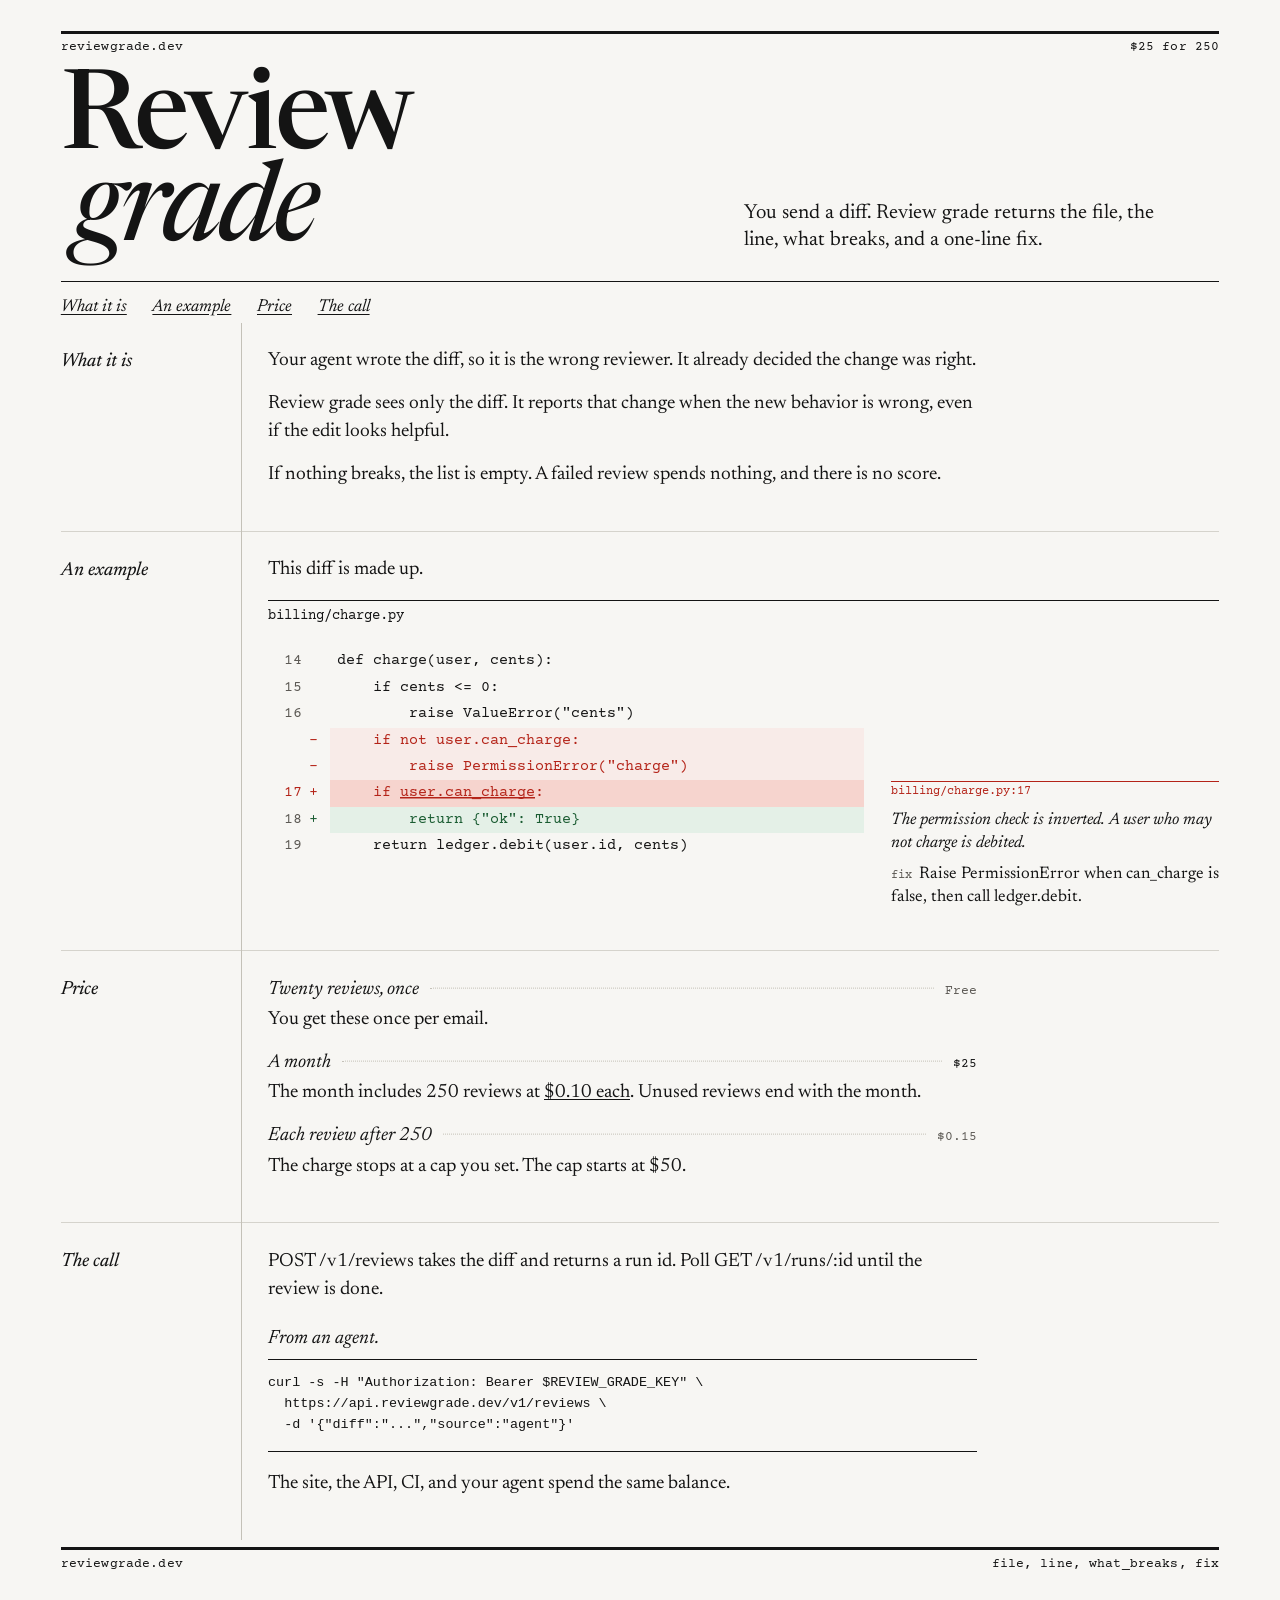
==== site/index.html @ d18d2d0d "feat(site): put the month rate on its row The price section no longer opens with a sentence that nam" ====
<!DOCTYPE html>
<html lang="en">
<head>
  <meta charset="utf-8">
  <meta name="viewport" content="width=device-width, initial-scale=1">
  <title>Review grade</title>
  <meta name="description" content="You send a diff. Review grade returns the file, the line, what breaks, and a one-line fix.">
  <link rel="icon" href="data:image/svg+xml,%3Csvg xmlns='http://www.w3.org/2000/svg' viewBox='0 0 32 32'%3E%3Crect fill='%23f7f6f3' width='32' height='32'/%3E%3Cpath d='M5 23h22' stroke='%23b42318' stroke-width='2'/%3E%3C/svg%3E">
  <link rel="icon" href="data:image/svg+xml,%3Csvg xmlns='http://www.w3.org/2000/svg' viewBox='0 0 32 32'%3E%3Crect fill='%23171614' width='32' height='32'/%3E%3Cpath d='M5 23h22' stroke='%23ee7a6c' stroke-width='2'/%3E%3C/svg%3E" media="(prefers-color-scheme: dark)">
  <link rel="preconnect" href="https://fonts.googleapis.com">
  <link rel="preconnect" href="https://fonts.gstatic.com" crossorigin>
  <link href="https://fonts.googleapis.com/css2?family=Courier+Prime:ital,wght@0,400;0,700;1,400&family=Newsreader:ital,opsz,wght@0,6..72,400;0,6..72,500;0,6..72,600;1,6..72,400;1,6..72,500&display=swap" rel="stylesheet">
  <link rel="stylesheet" href="tokens.css">
  <link rel="stylesheet" href="review.css">
</head>
<body class="home">
  <a class="skip" href="#what">Skip to the product</a>
  <div class="page">
    <header>
      <div class="running">
        <span>reviewgrade.dev</span>
        <span>$25 for 250</span>
      </div>
      <div class="hero">
        <h1>Review <span class="grade">grade</span></h1>
        <p class="dek">You send a diff. Review grade returns the file, the line, what breaks, and a one&#8209;line fix.</p>
      </div>
      <nav aria-label="Contents">
        <a href="#what">What it is</a>
        <a href="#example">An example</a>
        <a href="#price">Price</a>
        <a href="#call">The call</a>
      </nav>
    </header>

    <div class="body">
      <section class="section" id="what">
        <h2 class="mark">What it is</h2>
        <div class="copy">
          <p>Your agent wrote the diff, so it is the wrong reviewer. It already decided the change was right.</p>
          <p>Review grade sees only the diff. It reports that change when the new behavior is wrong, even if the edit looks helpful.</p>
          <p>If nothing breaks, the list is empty. A failed review spends nothing, and there is no score.</p>
        </div>
      </section>

      <section class="section" id="example">
        <h2 class="mark">An example</h2>
        <div class="copy wide">
          <p>This diff is made up.</p>
          <p class="file">billing/charge.py</p>
          <div class="hunk">
            <div class="code" role="group" aria-label="Example diff">
              <div class="row">
                <span class="ln">14</span>
                <span class="sg"></span>
                <span class="src">def charge(user, cents):</span>
              </div>
              <div class="row">
                <span class="ln">15</span>
                <span class="sg"></span>
                <span class="src">    if cents &lt;= 0:</span>
              </div>
              <div class="row">
                <span class="ln">16</span>
                <span class="sg"></span>
                <span class="src">        raise ValueError("cents")</span>
              </div>
              <div class="row">
                <span class="ln"></span>
                <span class="sg del">-</span>
                <span class="src del">    if not user.can_charge:</span>
              </div>
              <div class="row">
                <span class="ln"></span>
                <span class="sg del">-</span>
                <span class="src del">        raise PermissionError("charge")</span>
              </div>
              <div class="row bad">
                <span class="ln hot">17</span>
                <span class="sg bad">+</span>
                <span class="src bad">    if <span class="markbad">user.can_charge</span>:</span>
              </div>
              <div class="row">
                <span class="ln">18</span>
                <span class="sg add">+</span>
                <span class="src add">        return {"ok": True}</span>
              </div>
              <div class="row">
                <span class="ln">19</span>
                <span class="sg"></span>
                <span class="src">    return ledger.debit(user.id, cents)</span>
              </div>
            </div>
            <aside class="note">
              <p class="where">billing/charge.py:17</p>
              <p class="break">The permission check is inverted. A user who may not charge is debited.</p>
              <p><span class="tag">fix</span>Raise PermissionError when can_charge is false, then call ledger.debit.</p>
            </aside>
          </div>

        </div>
      </section>

      <section class="section" id="price">
        <h2 class="mark">Price</h2>
        <div class="copy">
          <div class="offer">
            <span class="name">Twenty reviews, once</span>
            <span class="leaders" aria-hidden="true"></span>
            <span class="price">Free</span>
          </div>
          <p class="detail">You get these once per email.</p>

          <div class="offer month">
            <span class="name">A month</span>
            <span class="leaders" aria-hidden="true"></span>
            <span class="price">$25</span>
          </div>
          <p class="detail">The month includes 250 reviews at <span class="rate">$0.10 each</span>. Unused reviews end with the month.</p>

          <div class="offer">
            <span class="name">Each review after 250</span>
            <span class="leaders" aria-hidden="true"></span>
            <span class="price">$0.15</span>
          </div>
          <p class="detail">The charge stops at a cap you set. The cap starts at $50.</p>
        </div>
      </section>

      <section class="section" id="call">
        <h2 class="mark">The call</h2>
        <div class="copy">
          <p>POST /v1/reviews takes the diff and returns a run id. Poll GET /v1/runs/:id until the review is done.</p>
          <figure class="fig">
            <figcaption class="figcap">From an agent.</figcaption>
            <pre><code>curl -s -H "Authorization: Bearer $REVIEW_GRADE_KEY" \
  https://api.reviewgrade.dev/v1/reviews \
  -d '{"diff":"...","source":"agent"}'</code></pre>
          </figure>
          <p>The site, the API, CI, and your agent spend the same balance.</p>
        </div>
      </section>
    </div>

    <footer>
      <span>reviewgrade.dev</span>
      <span>file, line, what_breaks, fix</span>
    </footer>
  </div>
</body>
</html>
---- site/tokens.css ----
/* Review grade. Paper, ink, and one red mark. Each color is the day value, then the night value. */

:root {
  color-scheme: light dark;

  --paper: light-dark(#f7f6f3, #171614);
  --ink: light-dark(#141414, #f4f1ea);
  --muted: light-dark(#5c5954, #a39e96);
  --rule: light-dark(#d5d3cc, #322f2c);
  --spine: light-dark(#c4c1b8, #3f3c38);
  --red: light-dark(#b42318, #ee7a6c);
  --green: light-dark(#1a5c32, #74b892);
  --wash-add: light-dark(#e4f0e7, #1a2620);
  --wash-del: light-dark(#f8ebe8, #241e1c);
  --wash-bad: light-dark(#f6d4ce, #3a2c28);
  --wash-note: light-dark(#f8ece8, #261f1c);
  --wash-hot: light-dark(#f0c2ba, #46312d);
  --selection: light-dark(#f3cfc8, #3f2e2a);

  --serif: "Newsreader", "Iowan Old Style", Palatino, Georgia, serif;
  --mono: "Courier Prime", "Courier New", Courier, monospace;

  --text: 1.2rem;
  --text-dek: 1.28rem;
  --text-note: 1.05rem;
  --text-code: 0.92rem;
  --text-figure: 0.84rem;
  --text-meta: 0.82rem;
  --text-tag: 0.78rem;

  --page: 78rem;
  --measure: 46rem;
  --gutter: 11.25rem;
  --row: 1.65rem;
}
---- site/review.css ----
/* Components. The homepage and the specimen page both use this file. */

* { box-sizing: border-box; }

html { scroll-behavior: smooth; }

body {
  margin: 0;
  background: var(--paper);
  color: var(--ink);
  font-family: var(--serif);
  font-size: var(--text);
  line-height: 1.45;
  font-optical-sizing: auto;
  text-wrap: pretty;
}

::selection {
  background: var(--selection);
  color: var(--ink);
}

:focus-visible {
  outline: 2px solid var(--red);
  outline-offset: 3px;
}

.skip {
  position: absolute;
  left: 1rem;
  top: -4rem;
  background: var(--ink);
  color: var(--paper);
  padding: 0.4rem 0.7rem;
}

.skip:focus { top: 1rem; }

.page {
  max-width: var(--page);
  margin: 0 auto;
  padding: 1.75rem clamp(1.15rem, 3.5vw, 3rem) 4.5rem;
}

.running,
footer {
  display: flex;
  justify-content: space-between;
  gap: 1rem;
  font-family: var(--mono);
  font-size: var(--text-meta);
  letter-spacing: 0.01em;
}

.running {
  border-top: 3px solid var(--ink);
  padding-top: 0.45rem;
}

.running.in-copy { margin: 1.35rem 0 0.85rem; }

footer {
  border-top: 3px solid var(--ink);
  margin-top: 0.25rem;
  padding-top: 0.55rem;
}

.hero {
  display: grid;
  grid-template-columns: minmax(0, 1.15fr) minmax(16rem, 0.85fr);
  gap: 2rem 2.5rem;
  align-items: end;
  padding: 1.15rem 0 1.35rem;
  border-bottom: 1px solid var(--ink);
}

h1 {
  margin: 0;
  font-weight: 500;
  font-size: clamp(4.6rem, 8.6vw, 7.4rem);
  line-height: 0.84;
  letter-spacing: -0.03em;
}

h1 .grade {
  display: block;
  font-style: italic;
  font-weight: 450;
  padding-left: 0.12em;
}

h1.quiet {
  font-size: clamp(3.4rem, 6.2vw, 5.2rem);
}

.dek {
  margin: 0 0 0.35rem;
  font-size: var(--text-dek);
  line-height: 1.35;
  max-width: 28rem;
}

nav {
  display: flex;
  flex-wrap: wrap;
  gap: 0.35rem 1.6rem;
  padding: 0.75rem 0 0.15rem;
}

nav a {
  color: var(--ink);
  font-style: italic;
  font-size: 1.08rem;
  text-underline-offset: 0.18em;
}

nav a:hover { color: var(--red); }

a { color: inherit; }

.body { position: relative; }

.body::before {
  content: "";
  position: absolute;
  left: var(--gutter);
  top: 0;
  bottom: 0;
  width: 1px;
  background: var(--spine);
}

.section {
  display: grid;
  grid-template-columns: var(--gutter) minmax(0, 1fr);
  border-top: 1px solid var(--rule);
}

.section:first-child { border-top: 0; }

.mark {
  margin: 0;
  padding: 1.7rem 1.35rem 1rem 0;
  font-style: italic;
  font-weight: 450;
  font-size: var(--text);
  line-height: 1.25;
  position: sticky;
  top: 1rem;
  align-self: start;
}

.copy {
  padding: 1.55rem 0 2.6rem 1.7rem;
  max-width: var(--measure);
}

.copy p { margin: 0 0 0.95rem; }

.copy p:last-child { margin-bottom: 0; }

.wide { max-width: none; }

.file {
  margin: 0.35rem 0 0;
  padding: 0.4rem 0;
  border-top: 1px solid var(--ink);
  font-family: var(--mono);
  font-size: 0.86rem;
}

.hunk {
  display: grid;
  grid-template-columns: minmax(0, 1fr) minmax(15.5rem, 20.5rem);
  column-gap: 1.7rem;
  align-items: start;
}

.code {
  overflow-x: auto;
  font-family: var(--mono);
  font-size: var(--text-code);
  line-height: var(--row);
}

.row {
  display: grid;
  grid-template-columns: 2.15rem 0.9rem minmax(0, 1fr);
  column-gap: 0.4rem;
  height: var(--row);
}

.ln {
  text-align: right;
  color: var(--muted);
  font-variant-numeric: tabular-nums;
}

.ln.hot { color: var(--red); }

.sg { color: var(--muted); }

.src {
  white-space: pre;
  padding: 0 0.45rem;
}

.src.del {
  background: var(--wash-del);
  color: var(--red);
}

.src.add {
  background: var(--wash-add);
  color: var(--green);
}

.src.bad {
  background: var(--wash-bad);
  color: var(--red);
}

.sg.del,
.sg.bad { color: var(--red); }

.sg.add { color: var(--green); }

.markbad {
  text-decoration: underline;
  text-decoration-color: var(--red);
  text-decoration-thickness: 1.5px;
  text-underline-offset: 0.18em;
}

.note {
  margin-top: calc(var(--row) * 5);
  padding-top: 0.12rem;
  border-top: 1px solid var(--red);
  font-family: var(--serif);
  font-size: var(--text-note);
  line-height: 1.35;
}

.note.flush { margin-top: 0; }

.hunk:has(.row.bad:hover) .note,
.note:hover { background: var(--wash-note); }

.row.bad:hover .src { background: var(--wash-hot); }

.where {
  margin: 0 0 0.4rem;
  font-family: var(--mono);
  font-size: var(--text-tag);
  color: var(--red);
}

.note p { margin: 0 0 0.55rem; }

.note .break { font-style: italic; }

.tag {
  font-family: var(--mono);
  font-style: normal;
  font-size: var(--text-tag);
  margin-right: 0.4rem;
  color: var(--muted);
}

.fig { margin: 1.35rem 0 0; }

.fig + p { margin-top: 1.15rem; }

.figcap {
  margin: 0 0 0.35rem;
  font-style: italic;
}

pre {
  margin: 0;
  padding: 0.85rem 0 0.95rem;
  border-top: 1px solid var(--ink);
  border-bottom: 1px solid var(--ink);
  background: transparent;
  font-family: var(--mono);
  font-size: var(--text-figure);
  line-height: 1.55;
  overflow-x: auto;
  white-space: pre-wrap;
  overflow-wrap: break-word;
  max-width: 100%;
}

.offer {
  display: flex;
  align-items: baseline;
  gap: 0.7rem;
  margin: 0 0 0.15rem;
}

.offer .name { font-style: italic; }

.leaders {
  flex: 1;
  border-bottom: 1px dotted var(--spine);
  transform: translateY(-0.28em);
}

.offer .price {
  font-family: var(--mono);
  font-size: var(--text-figure);
  color: var(--muted);
  white-space: nowrap;
}

.detail {
  margin: 0 0 1.15rem;
  color: var(--ink);
}

.home .offer.month .price {
  color: var(--ink);
}

.home #price .rate {
  white-space: nowrap;
  background-image: linear-gradient(var(--ink), var(--ink));
  background-repeat: no-repeat;
  background-position: left calc(100% - 0.12em);
  background-size: 100% 1px;
}

.swatches {
  display: grid;
  grid-template-columns: repeat(auto-fill, minmax(7.5rem, 1fr));
  gap: 1.1rem 1.25rem;
  margin: 0;
  padding: 0;
  list-style: none;
}

.swatches li { margin: 0; }

.chip {
  display: block;
  height: 3.2rem;
  border: 1px solid var(--rule);
  margin-bottom: 0.4rem;
}

.swatches .name {
  display: block;
  font-family: var(--mono);
  font-size: var(--text-tag);
  color: var(--muted);
}

.swatches .role {
  display: block;
  font-style: italic;
  font-size: 1.02rem;
  line-height: 1.3;
}

.sample-serif { margin: 0 0 0.85rem; }

.sample-mono {
  margin: 0 0 0.35rem;
  font-family: var(--mono);
  font-size: var(--text-figure);
  white-space: pre;
}

.copy p.sample-mono { margin: 0; line-height: 1.55; }

.copy p.sample-mono + p:not(.sample-mono) { margin-top: 0.95rem; }

.rules { margin: 0; }

.rules div { margin: 0 0 1rem; }

.rules p {
  margin: 0.35rem 0 0;
  font-style: italic;
}

.rule-mast { border-top: 3px solid var(--ink); }

.rule-ink { border-top: 1px solid var(--ink); }

.rule-section { border-top: 1px solid var(--rule); }

.rule-dot { border-top: 1px dotted var(--spine); }

.running a { text-decoration: none; }

.running a:hover { color: var(--red); }

.sample-mono.is-muted { color: var(--muted); }

@media (max-width: 980px) {
  .hunk { grid-template-columns: minmax(0, 1fr); }
  .note { margin-top: 0.9rem; }
  .note.flush { margin-top: 0.9rem; }
  .body::before { display: none; }
  .section { grid-template-columns: minmax(0, 1fr); }
  .mark {
    position: static;
    padding: 1.15rem 0 0;
  }
  .copy {
    padding: 0.45rem 0 1.8rem;
    min-width: 0;
  }
  .hunk,
  .code,
  pre { min-width: 0; }
}

@media (max-width: 760px) {
  h1 { font-size: 4.15rem; }
  .hero { grid-template-columns: 1fr; gap: 0.9rem; align-items: start; }
  .dek { margin: 0; }
  .running { flex-wrap: wrap; }
  footer { flex-direction: column; align-items: flex-start; gap: 0.3rem; }
  .hunk { --row: 1.4rem; }
  .code { font-size: 0.78rem; }
  .row { grid-template-columns: 1.7rem 0.75rem minmax(0, 1fr); }
}

@media (prefers-reduced-motion: no-preference) {
  .home .running {
    border-top-color: transparent;
    background-image: linear-gradient(var(--ink), var(--ink));
    background-repeat: no-repeat;
    background-position: top left;
    background-size: 0 3px;
    animation: draw-mast 680ms linear forwards;
  }

  .home .hero {
    border-bottom-color: transparent;
    background-image: linear-gradient(var(--ink), var(--ink));
    background-repeat: no-repeat;
    background-position: bottom left;
    background-size: 0 1px;
    animation: draw-rule 560ms linear 140ms forwards;
  }

  .home .body::before {
    transform-origin: top center;
    animation: draw-spine 1000ms linear 80ms forwards;
  }

  @supports (animation-timeline: view()) {
    .home .markbad {
      text-decoration: none;
      background-image: linear-gradient(var(--red), var(--red));
      background-repeat: no-repeat;
      background-position: left calc(100% - 0.18em);
      background-size: 100% 1.5px;
      animation-name: draw-mark;
      animation-duration: auto;
      animation-timing-function: linear;
      animation-fill-mode: both;
      animation-timeline: view();
      animation-range: entry 0% cover 30%;
    }

    .home .note {
      border-top-color: transparent;
      background-image: linear-gradient(var(--red), var(--red));
      background-repeat: no-repeat;
      background-position: top left;
      background-size: 100% 1px;
      animation-name: draw-note;
      animation-duration: auto;
      animation-timing-function: linear;
      animation-fill-mode: both;
      animation-timeline: view();
      animation-range: entry 0% entry 36px;
    }

    .home .offer {
      view-timeline-name: --offer;
    }

    .home .leaders {
      animation-name: draw-leaders;
      animation-duration: auto;
      animation-timing-function: linear;
      animation-fill-mode: both;
      animation-timeline: --offer;
      animation-range: entry 0% entry 100%;
    }

    .home #price .rate {
      animation-name: draw-rate;
      animation-duration: auto;
      animation-timing-function: linear;
      animation-fill-mode: both;
      animation-timeline: view();
      animation-range: contain 0% contain 60%;
    }

    .home footer {
      border-top-color: transparent;
      background-image: linear-gradient(var(--ink), var(--ink));
      background-repeat: no-repeat;
      background-position: top left;
      background-size: 100% 3px;
      animation-name: draw-mast;
      animation-duration: auto;
      animation-timing-function: linear;
      animation-fill-mode: both;
      animation-timeline: view();
      animation-range: entry 0% entry 100%;
    }
  }
}

@keyframes draw-mast {
  from { background-size: 0 3px; }
  to { background-size: 100% 3px; }
}
@keyframes draw-rule { to { background-size: 100% 1px; } }
@keyframes draw-spine { from { transform: scaleY(0); } to { transform: scaleY(1); } }
@keyframes draw-mark { from { background-size: 0 1.5px; } to { background-size: 100% 1.5px; } }
@keyframes draw-note { from { background-size: 0 1px; } to { background-size: 100% 1px; } }
@keyframes draw-leaders { from { clip-path: inset(0 100% 0 0); } to { clip-path: inset(0 0 0 0); } }
@keyframes draw-rate {
  from { background-size: 0 1px; }
  to { background-size: 100% 1px; }
}

@media (prefers-reduced-motion: reduce) {
  html { scroll-behavior: auto; }
  .home .running,
  .home .hero,
  .home .body::before,
  .home .markbad,
  .home .note,
  .home .leaders,
  .home #price .rate,
  .home footer {
    animation: none;
  }
}
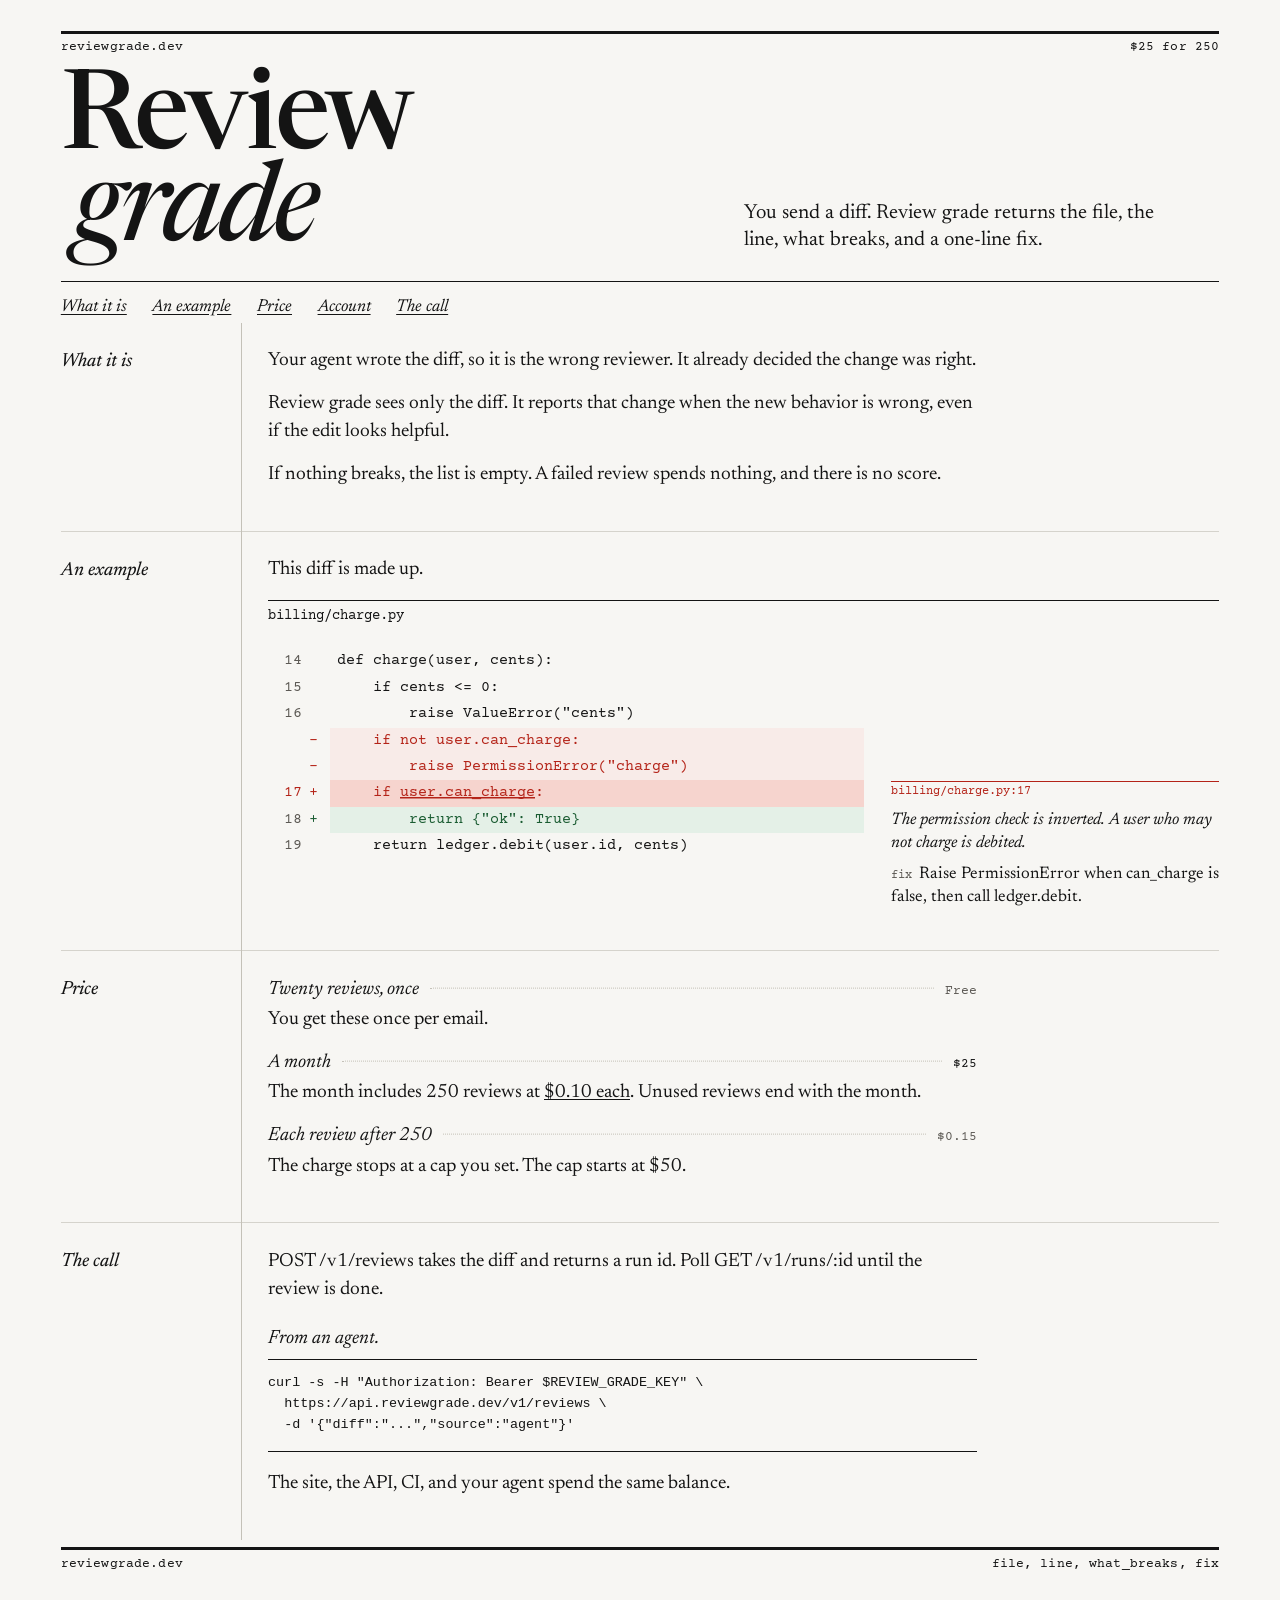
==== commit 8f849b23: "feat(site): add the account page The account page shows credits left, the month, and the cap. The re" ====
--- a/site/index.html
+++ b/site/index.html
@@ -29,6 +29,7 @@
         <a href="#what">What it is</a>
         <a href="#example">An example</a>
         <a href="#price">Price</a>
+        <a href="account.html">Account</a>
         <a href="#call">The call</a>
       </nav>
     </header>
--- a/site/review.css
+++ b/site/review.css
@@ -318,7 +318,49 @@
   color: var(--ink);
 }
 
-.home .offer.month .price {
+.field {
+  display: flex;
+  flex-wrap: wrap;
+  align-items: baseline;
+  gap: 0.35rem 0.8rem;
+  margin: 1.15rem 0 0.35rem;
+}
+
+.field label {
+  font-style: italic;
+}
+
+.field input {
+  flex: 1 1 8rem;
+  min-width: 0;
+  margin: 0;
+  padding: 0.15rem 0;
+  border: 0;
+  border-bottom: 1px solid var(--ink);
+  border-radius: 0;
+  background: transparent;
+  color: var(--ink);
+  font-family: var(--mono);
+  font-size: var(--text-figure);
+}
+
+.act {
+  margin: 0;
+  padding: 0;
+  border: 0;
+  background: none;
+  color: var(--ink);
+  font-family: var(--serif);
+  font-style: italic;
+  font-size: 1.08rem;
+  cursor: pointer;
+}
+
+.act:hover { color: var(--red); }
+
+.secret { margin-top: 1.15rem; }
+
+.offer.month .price {
   color: var(--ink);
 }
 
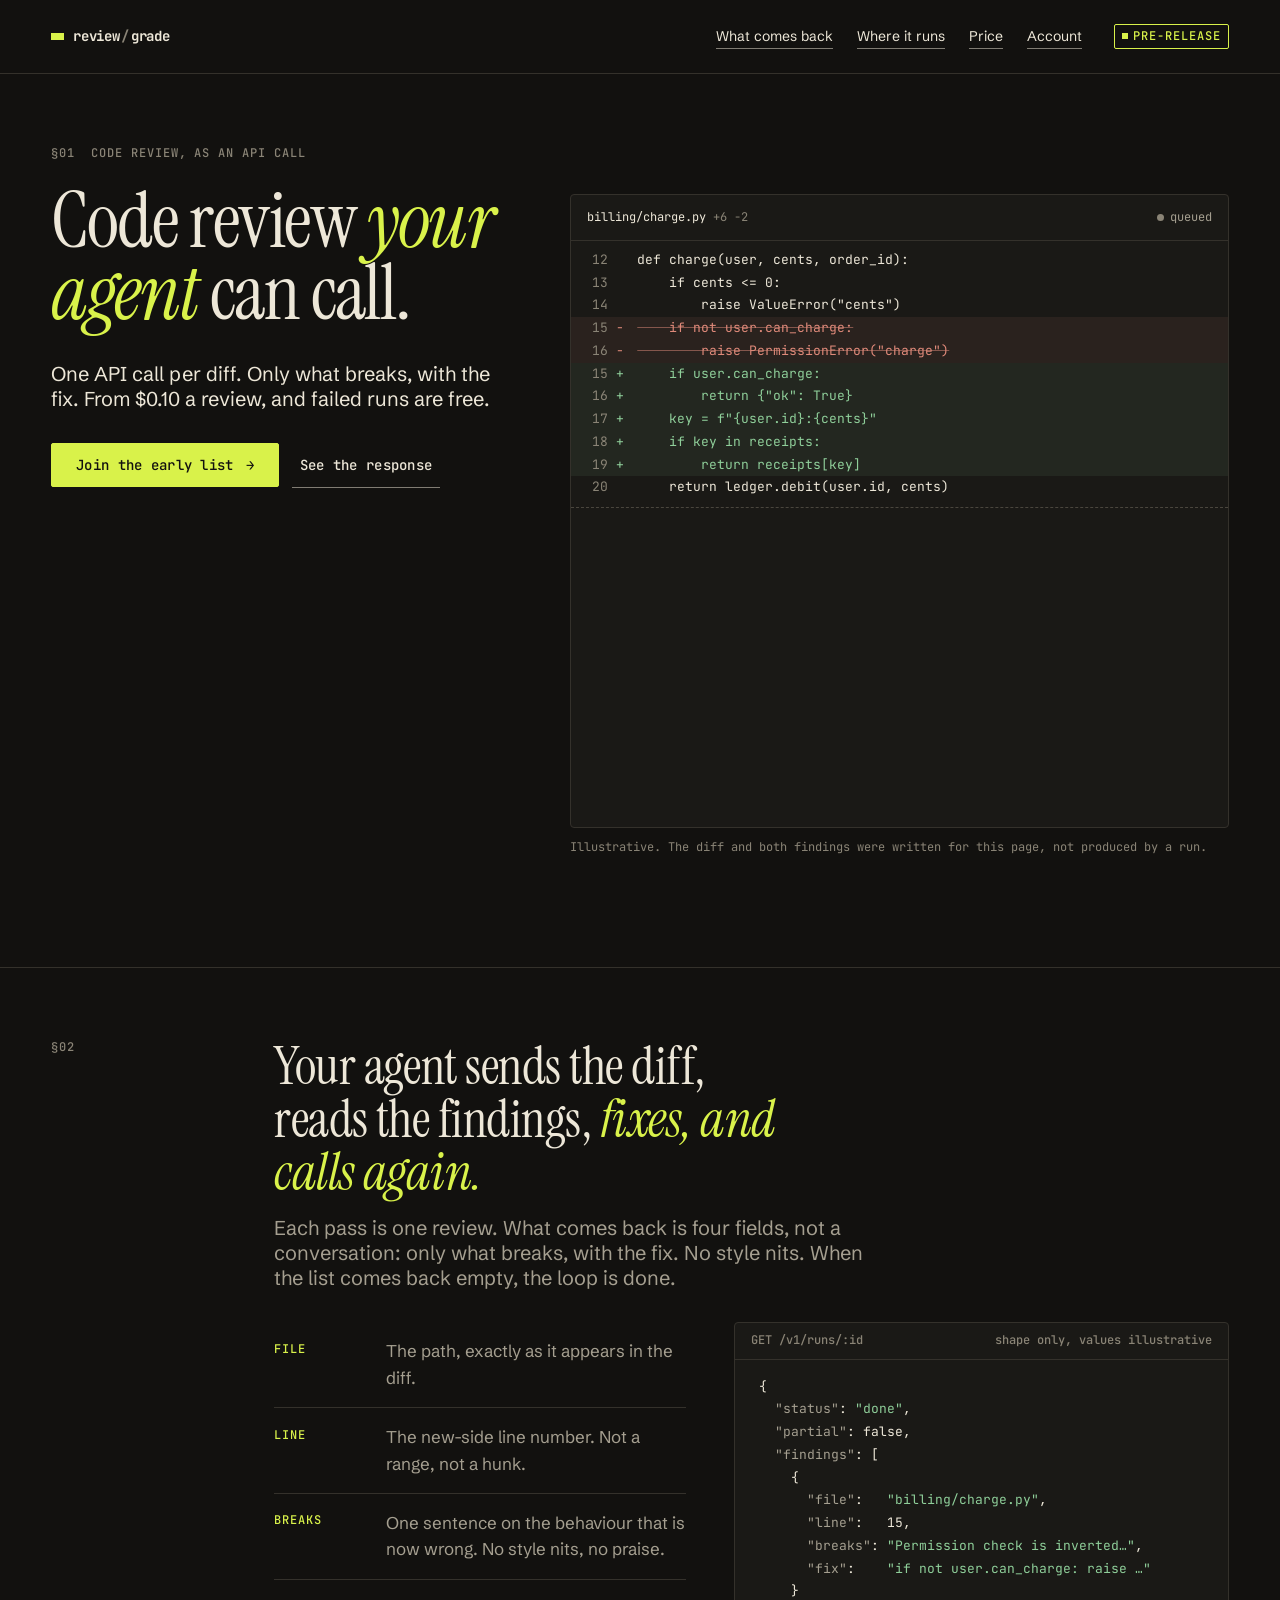
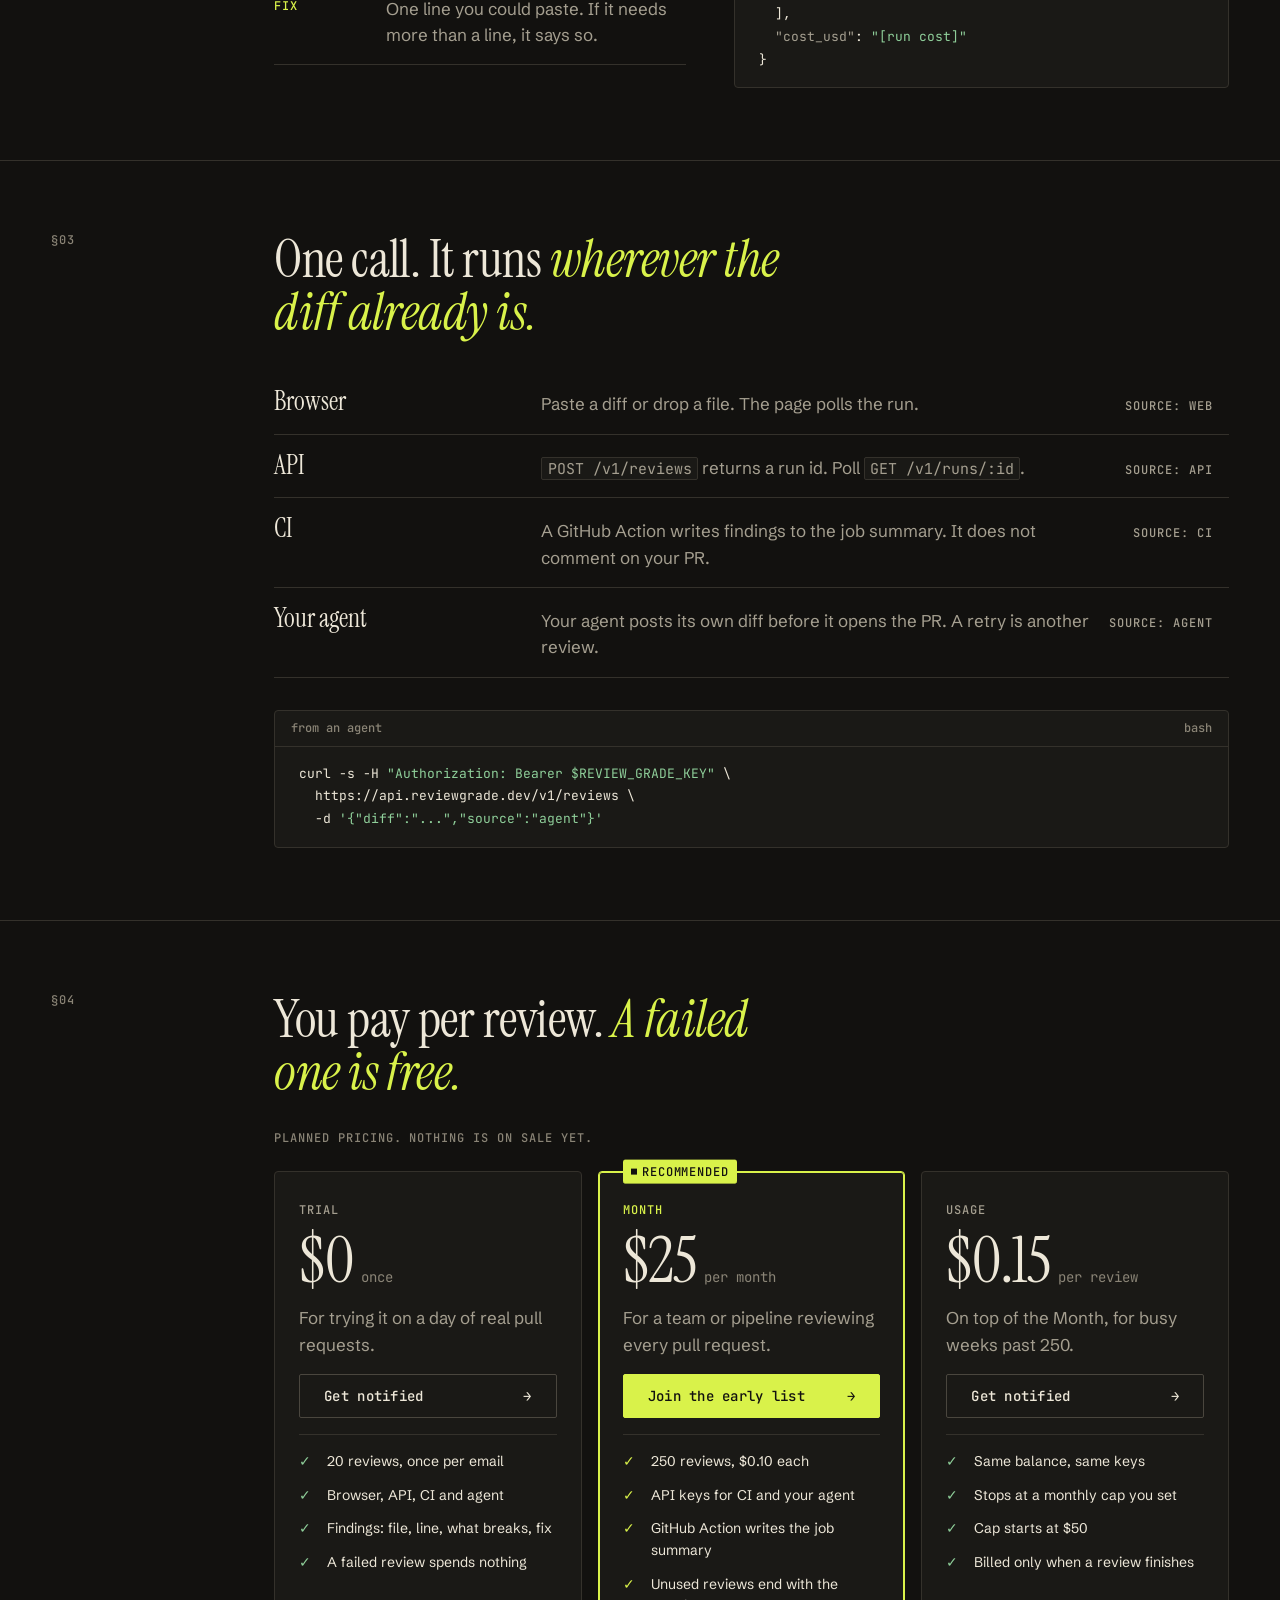
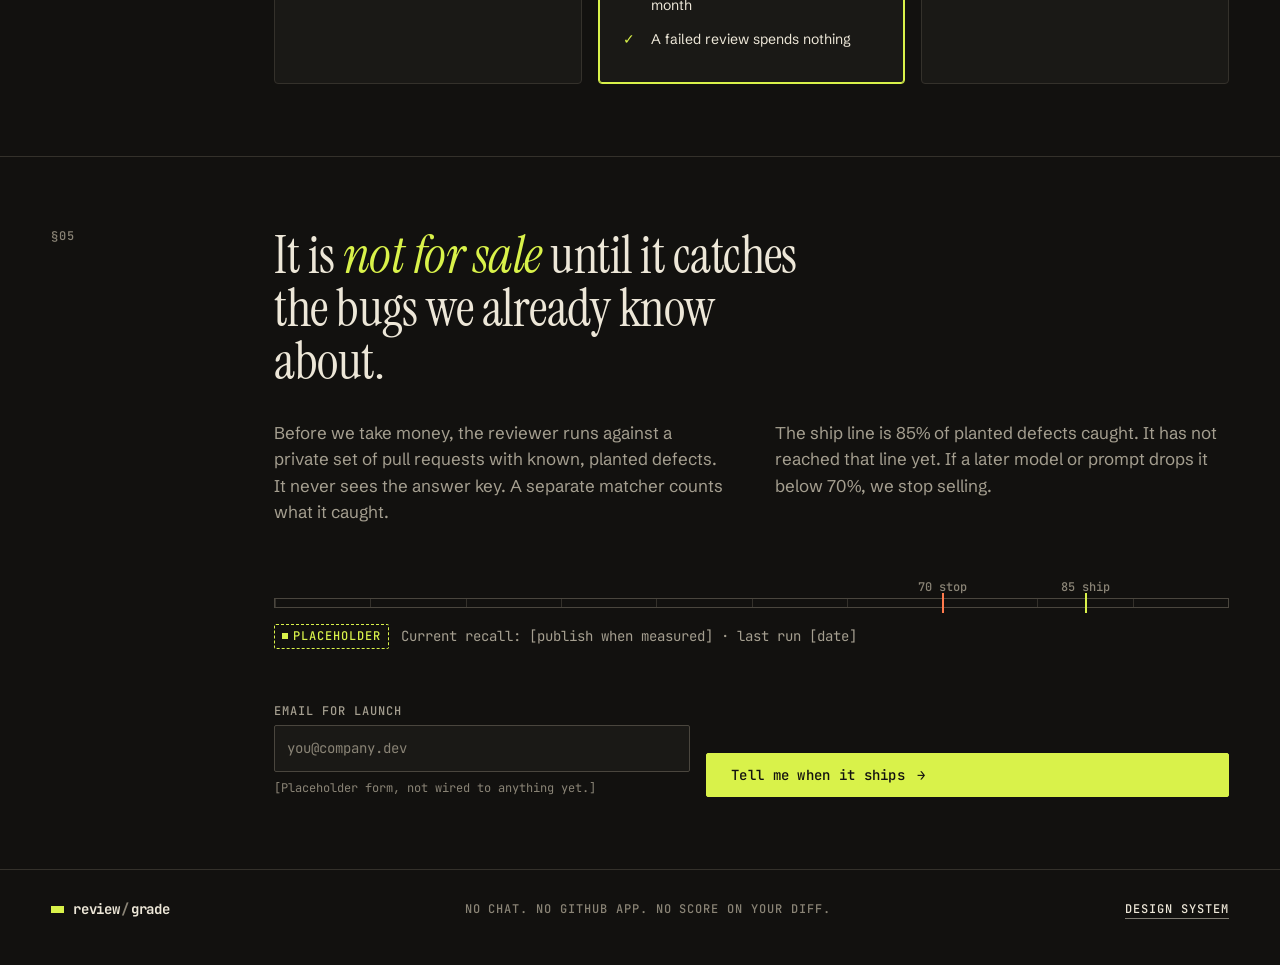
==== commit 8c6a478d: "feat(site): redraw the pages on one sheet The homepage, account, and system pages share the night-pa" ====
--- a/site/index.html
+++ b/site/index.html
@@ -1,152 +1,214 @@
 <!DOCTYPE html>
-<html lang="en">
+<html lang="en" class="no-js">
 <head>
   <meta charset="utf-8">
   <meta name="viewport" content="width=device-width, initial-scale=1">
-  <title>Review grade</title>
-  <meta name="description" content="You send a diff. Review grade returns the file, the line, what breaks, and a one-line fix.">
-  <link rel="icon" href="data:image/svg+xml,%3Csvg xmlns='http://www.w3.org/2000/svg' viewBox='0 0 32 32'%3E%3Crect fill='%23f7f6f3' width='32' height='32'/%3E%3Cpath d='M5 23h22' stroke='%23b42318' stroke-width='2'/%3E%3C/svg%3E">
-  <link rel="icon" href="data:image/svg+xml,%3Csvg xmlns='http://www.w3.org/2000/svg' viewBox='0 0 32 32'%3E%3Crect fill='%23171614' width='32' height='32'/%3E%3Cpath d='M5 23h22' stroke='%23ee7a6c' stroke-width='2'/%3E%3C/svg%3E" media="(prefers-color-scheme: dark)">
+  <title>Review grade: code review your agent can call</title>
+  <meta name="description" content="Code review your agent can call. One API call per diff. Only what breaks, with the fix. Pre-release.">
+  <link rel="icon" href="data:image/svg+xml,%3Csvg xmlns='http://www.w3.org/2000/svg' viewBox='0 0 32 32'%3E%3Crect fill='%2312110f' width='32' height='32'/%3E%3Crect x='6' y='13' width='20' height='7' fill='%23d9f24a'/%3E%3C/svg%3E">
   <link rel="preconnect" href="https://fonts.googleapis.com">
   <link rel="preconnect" href="https://fonts.gstatic.com" crossorigin>
-  <link href="https://fonts.googleapis.com/css2?family=Courier+Prime:ital,wght@0,400;0,700;1,400&family=Newsreader:ital,opsz,wght@0,6..72,400;0,6..72,500;0,6..72,600;1,6..72,400;1,6..72,500&display=swap" rel="stylesheet">
+  <link href="https://fonts.googleapis.com/css2?family=Instrument+Serif:ital@0;1&family=JetBrains+Mono:wght@400;500;700&family=Schibsted+Grotesk:wght@400;500;600&display=swap" rel="stylesheet">
   <link rel="stylesheet" href="tokens.css">
-  <link rel="stylesheet" href="review.css">
+  <link rel="stylesheet" href="site.css">
+  <link rel="stylesheet" href="home.css">
+  <script>document.documentElement.classList.remove('no-js')</script>
 </head>
-<body class="home">
-  <a class="skip" href="#what">Skip to the product</a>
-  <div class="page">
-    <header>
-      <div class="running">
-        <span>reviewgrade.dev</span>
-        <span>$25 for 250</span>
-      </div>
-      <div class="hero">
-        <h1>Review <span class="grade">grade</span></h1>
-        <p class="dek">You send a diff. Review grade returns the file, the line, what breaks, and a one&#8209;line fix.</p>
-      </div>
-      <nav aria-label="Contents">
-        <a href="#what">What it is</a>
-        <a href="#example">An example</a>
-        <a href="#price">Price</a>
-        <a href="account.html">Account</a>
-        <a href="#call">The call</a>
-      </nav>
-    </header>
-
-    <div class="body">
-      <section class="section" id="what">
-        <h2 class="mark">What it is</h2>
-        <div class="copy">
-          <p>Your agent wrote the diff, so it is the wrong reviewer. It already decided the change was right.</p>
-          <p>Review grade sees only the diff. It reports that change when the new behavior is wrong, even if the edit looks helpful.</p>
-          <p>If nothing breaks, the list is empty. A failed review spends nothing, and there is no score.</p>
-        </div>
-      </section>
-
-      <section class="section" id="example">
-        <h2 class="mark">An example</h2>
-        <div class="copy wide">
-          <p>This diff is made up.</p>
-          <p class="file">billing/charge.py</p>
-          <div class="hunk">
-            <div class="code" role="group" aria-label="Example diff">
-              <div class="row">
-                <span class="ln">14</span>
-                <span class="sg"></span>
-                <span class="src">def charge(user, cents):</span>
-              </div>
-              <div class="row">
-                <span class="ln">15</span>
-                <span class="sg"></span>
-                <span class="src">    if cents &lt;= 0:</span>
-              </div>
-              <div class="row">
-                <span class="ln">16</span>
-                <span class="sg"></span>
-                <span class="src">        raise ValueError("cents")</span>
-              </div>
-              <div class="row">
-                <span class="ln"></span>
-                <span class="sg del">-</span>
-                <span class="src del">    if not user.can_charge:</span>
-              </div>
-              <div class="row">
-                <span class="ln"></span>
-                <span class="sg del">-</span>
-                <span class="src del">        raise PermissionError("charge")</span>
-              </div>
-              <div class="row bad">
-                <span class="ln hot">17</span>
-                <span class="sg bad">+</span>
-                <span class="src bad">    if <span class="markbad">user.can_charge</span>:</span>
-              </div>
-              <div class="row">
-                <span class="ln">18</span>
-                <span class="sg add">+</span>
-                <span class="src add">        return {"ok": True}</span>
-              </div>
-              <div class="row">
-                <span class="ln">19</span>
-                <span class="sg"></span>
-                <span class="src">    return ledger.debit(user.id, cents)</span>
-              </div>
+<body>
+  <a class="skip" href="#main">Skip to content</a>
+
+  <header class="top wrap">
+    <a class="mark" href="index.html" aria-label="Review grade, home"><span class="mark__sq" aria-hidden="true"></span>review<span>/</span>grade</a>
+    <nav aria-label="Primary" class="top__nav">
+      <a class="link" href="#returns">What comes back</a>
+      <a class="link" href="#where">Where it runs</a>
+      <a class="link" href="#price">Price</a>
+      <a class="link" href="account.html">Account</a>
+    </nav>
+    <span class="tag tag--mark">Pre-release</span>
+  </header>
+
+  <main id="main">
+    <section class="hero wrap" aria-labelledby="hero-h">
+      <div class="hero__copy">
+        <p class="eyebrow rv">§01 &nbsp;Code review, as an API call</p>
+        <h1 id="hero-h" class="display rv" style="--i:1">Code review <em>your agent</em> can&nbsp;call.</h1>
+        <p class="lede rv" style="--i:2">One API call per diff. Only what breaks, with the fix. From $0.10 a review, and failed runs are free.</p>
+        <div class="hero__cta rv" style="--i:3">
+          <a class="btn btn--mark" href="#notyet">Join the early list <span class="arr" aria-hidden="true">→</span></a>
+          <a class="btn btn--quiet link" href="#returns">See the response</a>
+        </div>
+      </div>
+
+      <figure class="hero__fig rv" style="--i:2">
+        <div class="diff" id="hero-diff" data-state="idle">
+          <div class="diff__head">
+            <span class="diff__file">billing/charge.py <span class="dim">+6 −2</span></span>
+            <span class="diff__status" aria-live="polite"><i aria-hidden="true"></i><span id="hero-status">queued</span></span>
+          </div>
+          <div class="diff__body" role="group" aria-label="Example diff of billing/charge.py">
+            <div class="readhead" aria-hidden="true"></div>
+            <div class="dl"><span class="n">12</span><span class="g"> </span><span class="t">def charge(user, cents, order_id):</span></div>
+            <div class="dl"><span class="n">13</span><span class="g"> </span><span class="t">    if cents &lt;= 0:</span></div>
+            <div class="dl"><span class="n">14</span><span class="g"> </span><span class="t">        raise ValueError("cents")</span></div>
+            <div class="dl dl--del"><span class="n">15</span><span class="g">−</span><span class="t">    if not user.can_charge:</span></div>
+            <div class="dl dl--del"><span class="n">16</span><span class="g">−</span><span class="t">        raise PermissionError("charge")</span></div>
+            <div class="dl dl--add" data-finding="1"><span class="n">15</span><span class="g">+</span><span class="t">    if <span class="hl">user.can_charge</span>:</span><span class="pin" aria-hidden="true">1</span></div>
+            <div class="dl dl--add"><span class="n">16</span><span class="g">+</span><span class="t">        return {"ok": True}</span></div>
+            <div class="dl dl--add" data-finding="2"><span class="n">17</span><span class="g">+</span><span class="t">    key = <span class="hl">f"{user.id}:{cents}"</span></span><span class="pin" aria-hidden="true">2</span></div>
+            <div class="dl dl--add"><span class="n">18</span><span class="g">+</span><span class="t">    if key in receipts:</span></div>
+            <div class="dl dl--add"><span class="n">19</span><span class="g">+</span><span class="t">        return receipts[key]</span></div>
+            <div class="dl"><span class="n">20</span><span class="g"> </span><span class="t">    return ledger.debit(user.id, cents)</span></div>
+          </div>
+          <ol class="findings" aria-label="Findings">
+            <li class="finding" data-for="1">
+              <p class="finding__where"><span class="tag tag--breaks">1</span><b>billing/charge.py:15</b></p>
+              <p class="finding__breaks">The permission check is inverted. A user who may charge gets a fake success; a user who may not is debited.</p>
+              <p class="finding__fix">if not user.can_charge: raise PermissionError("charge")</p>
+            </li>
+            <li class="finding" data-for="2">
+              <p class="finding__where"><span class="tag tag--breaks">2</span><b>billing/charge.py:17</b></p>
+              <p class="finding__breaks">Two orders of the same amount share a key. The second order returns the first receipt and is never debited.</p>
+              <p class="finding__fix">key = order_id</p>
+            </li>
+          </ol>
+        </div>
+        <figcaption class="meta hero__cap">Illustrative. The diff and both findings were written for this page, not produced by a run.</figcaption>
+      </figure>
+    </section>
+
+    <section class="band wrap" id="returns" aria-labelledby="returns-h">
+      <div class="band__label"><p class="eyebrow rv">§02</p></div>
+      <div class="band__main">
+        <h2 id="returns-h" class="h2 rv">Your agent sends the diff, reads the findings, <em>fixes, and calls again.</em></h2>
+        <p class="lede rv" style="--i:1">Each pass is one review. What comes back is four fields, not a conversation: only what breaks, with the fix. No style nits. When the list comes back empty, the loop is done.</p>
+        <div class="anatomy">
+          <ol class="anatomy__parts">
+            <li class="rv" style="--i:0"><span class="meta">file</span><p>The path, exactly as it appears in the diff.</p></li>
+            <li class="rv" style="--i:1"><span class="meta">line</span><p>The new-side line number. Not a range, not a hunk.</p></li>
+            <li class="rv" style="--i:2"><span class="meta">breaks</span><p>One sentence on the behaviour that is now wrong. No style nits, no praise.</p></li>
+            <li class="rv" style="--i:3"><span class="meta">fix</span><p>One line you could paste. If it needs more than a line, it says so.</p></li>
+          </ol>
+          <div class="code rv" style="--i:2">
+            <div class="code__bar"><span>GET /v1/runs/:id</span><span>shape only, values illustrative</span></div>
+<pre><code>{
+  <span class="k">"status"</span>: <span class="s">"done"</span>,
+  <span class="k">"partial"</span>: false,
+  <span class="k">"findings"</span>: [
+    {
+      <span class="k">"file"</span>:   <span class="s">"billing/charge.py"</span>,
+      <span class="k">"line"</span>:   15,
+      <span class="k">"breaks"</span>: <span class="s">"Permission check is inverted…"</span>,
+      <span class="k">"fix"</span>:    <span class="s">"if not user.can_charge: raise …"</span>
+    }
+  ],
+  <span class="k">"cost_usd"</span>: <span class="s">"[run cost]"</span>
+}</code></pre>
+          </div>
+        </div>
+      </div>
+    </section>
+
+    <section class="band wrap" id="where" aria-labelledby="where-h">
+      <div class="band__label"><p class="eyebrow rv">§03</p></div>
+      <div class="band__main">
+        <h2 id="where-h" class="h2 rv">One call. It runs <em>wherever the diff already is.</em></h2>
+        <table class="ledger where">
+          <caption class="vh">Clients that call the same review</caption>
+          <tbody>
+            <tr class="rv"><th scope="row">Browser</th><td>Paste a diff or drop a file. The page polls the run.</td><td class="meta">source: web</td></tr>
+            <tr class="rv" style="--i:1"><th scope="row">API</th><td><code>POST /v1/reviews</code> returns a run id. Poll <code>GET /v1/runs/:id</code>.</td><td class="meta">source: api</td></tr>
+            <tr class="rv" style="--i:2"><th scope="row">CI</th><td>A GitHub Action writes findings to the job summary. It does not comment on your PR.</td><td class="meta">source: ci</td></tr>
+            <tr class="rv" style="--i:3"><th scope="row">Your agent</th><td>Your agent posts its own diff before it opens the PR. A retry is another review.</td><td class="meta">source: agent</td></tr>
+          </tbody>
+        </table>
+        <div class="code rv">
+          <div class="code__bar"><span>from an agent</span><span>bash</span></div>
+<pre><code>curl -s -H <span class="s">"Authorization: Bearer $REVIEW_GRADE_KEY"</span> \
+  https://api.reviewgrade.dev/v1/reviews \
+  -d <span class="s">'{"diff":"...","source":"agent"}'</span></code></pre>
+        </div>
+      </div>
+    </section>
+
+    <section class="band wrap" id="price" aria-labelledby="price-h">
+      <div class="band__label"><p class="eyebrow rv">§04</p></div>
+      <div class="band__main">
+        <h2 id="price-h" class="h2 rv">You pay per review. <em>A failed one is free.</em></h2>
+        <p class="meta rv">Planned pricing. Nothing is on sale yet.</p>
+        <div class="tiers">
+          <article class="tier rv" style="--i:0" aria-labelledby="t-free">
+            <h3 id="t-free" class="tier__name">Trial</h3>
+            <p class="tier__price"><span class="tier__amt">$0</span><span class="tier__unit">once</span></p>
+            <p class="tier__for">For trying it on a day of real pull requests.</p>
+            <a class="btn tier__cta" href="#notyet">Get notified <span class="arr" aria-hidden="true">→</span></a>
+            <ul class="tier__list">
+              <li>20 reviews, once per email</li>
+              <li>Browser, API, CI and agent</li>
+              <li>Findings: file, line, what breaks, fix</li>
+              <li>A failed review spends nothing</li>
+            </ul>
+          </article>
+          <article class="tier tier--rec rv" style="--i:1" aria-labelledby="t-month">
+            <span class="tag tag--mark tier__flag">Recommended</span>
+            <h3 id="t-month" class="tier__name">Month</h3>
+            <p class="tier__price"><span class="tier__amt">$25</span><span class="tier__unit">per month</span></p>
+            <p class="tier__for">For a team or pipeline reviewing every pull request.</p>
+            <a class="btn btn--mark tier__cta" href="#notyet">Join the early list <span class="arr" aria-hidden="true">→</span></a>
+            <ul class="tier__list">
+              <li>250 reviews, $0.10 each</li>
+              <li>API keys for CI and your agent</li>
+              <li>GitHub Action writes the job summary</li>
+              <li>Unused reviews end with the month</li>
+              <li>A failed review spends nothing</li>
+            </ul>
+          </article>
+          <article class="tier rv" style="--i:2" aria-labelledby="t-usage">
+            <h3 id="t-usage" class="tier__name">Usage</h3>
+            <p class="tier__price"><span class="tier__amt">$0.15</span><span class="tier__unit">per review</span></p>
+            <p class="tier__for">On top of the Month, for busy weeks past 250.</p>
+            <a class="btn tier__cta" href="#notyet">Get notified <span class="arr" aria-hidden="true">→</span></a>
+            <ul class="tier__list">
+              <li>Same balance, same keys</li>
+              <li>Stops at a monthly cap you set</li>
+              <li>Cap starts at $50</li>
+              <li>Billed only when a review finishes</li>
+            </ul>
+          </article>
+        </div>
+      </div>
+    </section>
+
+    <section class="band wrap" id="notyet" aria-labelledby="notyet-h">
+      <div class="band__label"><p class="eyebrow rv">§05</p></div>
+      <div class="band__main">
+        <h2 id="notyet-h" class="h2 rv">It is <em>not for sale</em> until it catches the bugs we already know about.</h2>
+        <div class="gate">
+          <p class="rv">Before we take money, the reviewer runs against a private set of pull requests with known, planted defects. It never sees the answer key. A separate matcher counts what it caught.</p>
+          <p class="rv" style="--i:1">The ship line is 85% of planted defects caught. It has not reached that line yet. If a later model or prompt drops it below 70%, we stop selling.</p>
+          <div class="gate__meter rv" style="--i:2" role="img" aria-label="Ship line at 85 percent; current recall not published">
+            <div class="gate__scale"><span style="left:70%">70 stop</span><span style="left:85%">85 ship</span></div>
+            <div class="gate__track"><i class="gate__line gate__line--stop" style="left:70%"></i><i class="gate__line gate__line--ship" style="left:85%"></i></div>
+            <p class="gate__now"><span class="tag tag--todo">placeholder</span> Current recall: [publish when measured] · last run [date]</p>
+          </div>
+          <form class="gate__form rv" style="--i:3" action="#" onsubmit="return false">
+            <div class="field">
+              <label for="email">Email for launch</label>
+              <input class="input" id="email" type="email" autocomplete="email" placeholder="you@company.dev" required>
+              <span class="hint">[Placeholder form, not wired to anything yet.]</span>
             </div>
-            <aside class="note">
-              <p class="where">billing/charge.py:17</p>
-              <p class="break">The permission check is inverted. A user who may not charge is debited.</p>
-              <p><span class="tag">fix</span>Raise PermissionError when can_charge is false, then call ledger.debit.</p>
-            </aside>
-          </div>
-
-        </div>
-      </section>
-
-      <section class="section" id="price">
-        <h2 class="mark">Price</h2>
-        <div class="copy">
-          <div class="offer">
-            <span class="name">Twenty reviews, once</span>
-            <span class="leaders" aria-hidden="true"></span>
-            <span class="price">Free</span>
-          </div>
-          <p class="detail">You get these once per email.</p>
-
-          <div class="offer month">
-            <span class="name">A month</span>
-            <span class="leaders" aria-hidden="true"></span>
-            <span class="price">$25</span>
-          </div>
-          <p class="detail">The month includes 250 reviews at <span class="rate">$0.10 each</span>. Unused reviews end with the month.</p>
-
-          <div class="offer">
-            <span class="name">Each review after 250</span>
-            <span class="leaders" aria-hidden="true"></span>
-            <span class="price">$0.15</span>
-          </div>
-          <p class="detail">The charge stops at a cap you set. The cap starts at $50.</p>
-        </div>
-      </section>
-
-      <section class="section" id="call">
-        <h2 class="mark">The call</h2>
-        <div class="copy">
-          <p>POST /v1/reviews takes the diff and returns a run id. Poll GET /v1/runs/:id until the review is done.</p>
-          <figure class="fig">
-            <figcaption class="figcap">From an agent.</figcaption>
-            <pre><code>curl -s -H "Authorization: Bearer $REVIEW_GRADE_KEY" \
-  https://api.reviewgrade.dev/v1/reviews \
-  -d '{"diff":"...","source":"agent"}'</code></pre>
-          </figure>
-          <p>The site, the API, CI, and your agent spend the same balance.</p>
-        </div>
-      </section>
-    </div>
-
-    <footer>
-      <span>reviewgrade.dev</span>
-      <span>file, line, what_breaks, fix</span>
-    </footer>
-  </div>
+            <button class="btn btn--mark" type="submit">Tell me when it ships <span class="arr" aria-hidden="true">→</span></button>
+          </form>
+        </div>
+      </div>
+    </section>
+  </main>
+
+  <footer class="foot wrap">
+    <span class="mark"><span class="mark__sq" aria-hidden="true"></span>review<span>/</span>grade</span>
+    <span class="meta">No chat. No GitHub App. No score on your diff.</span>
+    <a class="link meta" href="system.html">Design system</a>
+  </footer>
+  <script src="home.js" defer></script>
 </body>
 </html>
--- a/site/tokens.css
+++ b/site/tokens.css
@@ -1,35 +1,104 @@
-/* Review grade. Paper, ink, and one red mark. Each color is the day value, then the night value. */
+/* Review grade design tokens, v2 ("Night proof").
+   Carbon ground, bone ink, one highlighter for findings, one rust for what breaks.
+   Every component reads from here. Legacy names at the bottom keep account.html working. */
 
 :root {
-  color-scheme: light dark;
+  color-scheme: dark;
 
-  --paper: light-dark(#f7f6f3, #171614);
-  --ink: light-dark(#141414, #f4f1ea);
-  --muted: light-dark(#5c5954, #a39e96);
-  --rule: light-dark(#d5d3cc, #322f2c);
-  --spine: light-dark(#c4c1b8, #3f3c38);
-  --red: light-dark(#b42318, #ee7a6c);
-  --green: light-dark(#1a5c32, #74b892);
-  --wash-add: light-dark(#e4f0e7, #1a2620);
-  --wash-del: light-dark(#f8ebe8, #241e1c);
-  --wash-bad: light-dark(#f6d4ce, #3a2c28);
-  --wash-note: light-dark(#f8ece8, #261f1c);
-  --wash-hot: light-dark(#f0c2ba, #46312d);
-  --selection: light-dark(#f3cfc8, #3f2e2a);
+  /* Colour: surfaces */
+  --c-carbon: #12110f;      /* page ground */
+  --c-carbon-2: #1a1916;    /* raised: code blocks, inputs */
+  --c-carbon-3: #24221e;    /* hover / selected row */
+  --c-line: #34312b;        /* hairlines */
+  --c-line-strong: #4a463e;
 
-  --serif: "Newsreader", "Iowan Old Style", Palatino, Georgia, serif;
-  --mono: "Courier Prime", "Courier New", Courier, monospace;
+  /* Colour: ink */
+  --c-bone: #ede7d8;        /* body text  15.6:1 on carbon */
+  --c-bone-dim: #a59f90;    /* secondary   7.3:1 */
+  --c-bone-faint: #8a8476;  /* line numbers, meta 5.1:1 */
 
-  --text: 1.2rem;
-  --text-dek: 1.28rem;
-  --text-note: 1.05rem;
-  --text-code: 0.92rem;
-  --text-figure: 0.84rem;
-  --text-meta: 0.82rem;
-  --text-tag: 0.78rem;
+  /* Colour: signal (one fill per view is the rule) */
+  --c-mark: #d9f24a;        /* highlighter: the agent's finding */
+  --c-mark-ink: #12110f;
+  --c-mark-wash: rgba(217, 242, 74, 0.10);
+  --c-rust: #ff7a4d;        /* what breaks */
+  --c-rust-wash: rgba(255, 122, 77, 0.12);
+  --c-add: #8fcf9a;
+  --c-add-wash: rgba(143, 207, 154, 0.08);
+  --c-del: #e08a7a;
+  --c-del-wash: rgba(224, 138, 122, 0.08);
 
+  /* Type families */
+  --f-display: "Instrument Serif", "Iowan Old Style", Georgia, serif;
+  --f-text: "Schibsted Grotesk", "Helvetica Neue", Arial, sans-serif;
+  --f-mono: "JetBrains Mono", ui-monospace, "SFMono-Regular", Menlo, monospace;
+
+  /* Type scale */
+  --t-xs: 0.75rem;
+  --t-sm: 0.875rem;
+  --t-base: 1.0625rem;
+  --t-md: 1.25rem;
+  --t-lg: 1.625rem;
+  --t-xl: clamp(2rem, 1.4rem + 2.4vw, 3.25rem);
+  --t-display: clamp(3.1rem, 1.6rem + 6.6vw, 8.5rem);
+  --t-code: 0.8125rem;
+  --lh-tight: 0.92;
+  --lh-snug: 1.25;
+  --lh-text: 1.55;
+  --lh-code: 1.75;
+  --track-caps: 0.08em;
+
+  /* Spacing (4px base) */
+  --s-1: 0.25rem; --s-2: 0.5rem; --s-3: 0.75rem; --s-4: 1rem; --s-5: 1.5rem;
+  --s-6: 2rem; --s-7: 3rem; --s-8: 4.5rem; --s-9: 7rem;
+
+  /* Radius: nearly square */
+  --r-0: 0; --r-1: 2px; --r-2: 4px;
+
+  /* Layout */
+  --w-page: 88rem;
+  --w-measure: 38rem;
+  --gutter: clamp(1.25rem, 4vw, 3.5rem);
+
+  /* Motion */
+  --d-instant: 90ms;
+  --d-fast: 160ms;
+  --d-base: 280ms;
+  --d-slow: 520ms;
+  --d-scan: 3600ms;
+  --e-out: cubic-bezier(0.16, 1, 0.3, 1);
+  --e-in-out: cubic-bezier(0.65, 0, 0.35, 1);
+  --e-snap: cubic-bezier(0.3, 1.4, 0.5, 1);
+
+  /* ---- Legacy aliases (review.css / account.html) ---- */
+  --paper: var(--c-carbon);
+  --ink: var(--c-bone);
+  --muted: var(--c-bone-dim);
+  --rule: var(--c-line);
+  --spine: var(--c-line-strong);
+  --red: var(--c-rust);
+  --green: var(--c-add);
+  --wash-add: var(--c-add-wash);
+  --wash-del: var(--c-del-wash);
+  --wash-bad: var(--c-rust-wash);
+  --wash-note: var(--c-carbon-2);
+  --wash-hot: var(--c-rust-wash);
+  --selection: rgba(217, 242, 74, 0.3);
+  --serif: var(--f-text);
+  --mono: var(--f-mono);
+  --text: 1.0625rem;
+  --text-dek: 1.25rem;
+  --text-note: 1rem;
+  --text-code: 0.85rem;
+  --text-figure: 0.8rem;
+  --text-meta: 0.78rem;
+  --text-tag: 0.72rem;
   --page: 78rem;
   --measure: 46rem;
-  --gutter: 11.25rem;
+  --gutter-legacy: 11.25rem;
   --row: 1.65rem;
 }
+
+@media (prefers-reduced-motion: reduce) {
+  :root { --d-instant: 0ms; --d-fast: 0ms; --d-base: 0ms; --d-slow: 0ms; --d-scan: 0ms; }
+}
--- a/site/site.css
+++ b/site/site.css
@@ -0,0 +1,115 @@
+/* Review grade v2: base + components. Reads only from tokens.css. */
+*, *::before, *::after { box-sizing: border-box; }
+html { -webkit-text-size-adjust: 100%; }
+body { margin: 0; background: var(--c-carbon); color: var(--c-bone); font: 400 var(--t-base)/var(--lh-text) var(--f-text); -webkit-font-smoothing: antialiased; }
+::selection { background: var(--c-mark); color: var(--c-mark-ink); }
+:focus-visible { outline: 2px solid var(--c-mark); outline-offset: 3px; }
+img, svg { display: block; max-width: 100%; }
+.skip { position: absolute; left: var(--s-4); top: -4rem; background: var(--c-mark); color: var(--c-mark-ink); padding: var(--s-2) var(--s-3); z-index: 10; }
+.skip:focus { top: var(--s-4); }
+.wrap { max-width: var(--w-page); margin: 0 auto; padding: 0 var(--gutter); }
+.vh { position: absolute; width: 1px; height: 1px; overflow: hidden; clip: rect(0 0 0 0); white-space: nowrap; }
+
+/* Type roles */
+.display { font: 400 var(--t-display)/var(--lh-tight) var(--f-display); letter-spacing: -0.02em; margin: 0; }
+.display em { font-style: italic; color: var(--c-mark); }
+.h2 { font: 400 var(--t-xl)/1.02 var(--f-display); letter-spacing: -0.01em; margin: 0; }
+.h2 em { font-style: italic; }
+.lede { font-size: var(--t-md); line-height: var(--lh-snug); color: var(--c-bone); max-width: var(--w-measure); }
+.meta, .eyebrow { font: 500 var(--t-xs)/1.3 var(--f-mono); letter-spacing: var(--track-caps); text-transform: uppercase; color: var(--c-bone-faint); }
+p { margin: 0 0 var(--s-4); }
+code, kbd, pre { font-family: var(--f-mono); font-variant-ligatures: none; }
+.diff *, .code * { font-variant-ligatures: none; }
+:not(pre) > code { font-size: 0.88em; background: var(--c-carbon-2); border: 1px solid var(--c-line); padding: 0.05em 0.35em; border-radius: var(--r-1); }
+
+/* Links: underline redrawn with a scaled pseudo */
+.link { color: var(--c-bone); text-decoration: none; position: relative; }
+.link::after { content: ""; position: absolute; left: 0; right: 0; bottom: -2px; height: 1px; background: currentColor; opacity: .5; transform-origin: right; }
+.link:hover { color: var(--c-mark); }
+.link:hover::after { animation: rule-redraw var(--d-base) var(--e-out); opacity: 1; }
+@keyframes rule-redraw { 0% { transform: scaleX(1); transform-origin: right; } 49% { transform: scaleX(0); transform-origin: right; } 50% { transform: scaleX(0); transform-origin: left; } 100% { transform: scaleX(1); transform-origin: left; } }
+
+/* Buttons */
+.btn { --bg: transparent; --fg: var(--c-bone); --bd: var(--c-line-strong);
+  display: inline-flex; align-items: center; gap: var(--s-3); min-height: 44px; padding: 0 var(--s-5);
+  font: 500 var(--t-sm)/1 var(--f-mono); letter-spacing: 0.02em; text-decoration: none; cursor: pointer;
+  color: var(--fg); background: var(--bg); border: 1px solid var(--bd); border-radius: var(--r-1);
+  transition: transform var(--d-fast) var(--e-out), border-color var(--d-fast), color var(--d-fast); }
+.btn .arr { display: inline-block; transition: transform var(--d-base) var(--e-out); }
+.btn:hover .arr { transform: translateX(4px); }
+.btn:active { transform: translateY(1px); }
+.btn:hover { --bd: var(--c-bone); }
+.btn--mark { --bg: var(--c-mark); --fg: var(--c-mark-ink); --bd: var(--c-mark); }
+.btn--quiet { --bd: transparent; padding: 0 var(--s-2); }
+.btn[disabled] { opacity: .45; cursor: not-allowed; }
+
+/* Tags */
+.tag { display: inline-flex; align-items: center; gap: .4em; font: 500 var(--t-xs)/1 var(--f-mono); letter-spacing: var(--track-caps); text-transform: uppercase; padding: .45em .6em; border: 1px solid var(--c-line-strong); border-radius: var(--r-1); color: var(--c-bone-dim); }
+.tag::before { content: ""; width: 6px; height: 6px; background: currentColor; }
+.tag--breaks { color: var(--c-rust); border-color: color-mix(in srgb, var(--c-rust) 45%, transparent); }
+.tag--fix { color: var(--c-add); border-color: color-mix(in srgb, var(--c-add) 45%, transparent); }
+.tag--mark { color: var(--c-mark-ink); background: var(--c-mark); border-color: var(--c-mark); }
+.tag--mark::before { background: var(--c-mark-ink); }
+.tag--todo { color: var(--c-mark); border-style: dashed; border-color: var(--c-mark); }
+.top .tag--mark { background: transparent; color: var(--c-mark); }
+.top .tag--mark::before { background: var(--c-mark); }
+
+/* Inputs */
+.field { display: grid; gap: var(--s-2); }
+.field label { font: 500 var(--t-xs)/1 var(--f-mono); letter-spacing: var(--track-caps); text-transform: uppercase; color: var(--c-bone-dim); }
+.input, .textarea { width: 100%; font: 400 var(--t-sm)/1.5 var(--f-mono); color: var(--c-bone); background: var(--c-carbon-2); border: 1px solid var(--c-line-strong); border-radius: var(--r-1); padding: var(--s-3); transition: border-color var(--d-fast); }
+.input::placeholder, .textarea::placeholder { color: var(--c-bone-faint); }
+.input:hover, .textarea:hover { border-color: var(--c-bone-faint); }
+.input:focus-visible, .textarea:focus-visible { outline: none; border-color: var(--c-mark); box-shadow: 0 0 0 1px var(--c-mark); }
+.hint { font: 400 var(--t-xs)/1.4 var(--f-mono); color: var(--c-bone-faint); }
+
+/* Code block */
+.code { background: var(--c-carbon-2); border: 1px solid var(--c-line); border-radius: var(--r-2); overflow: auto; font: 400 var(--t-code)/var(--lh-code) var(--f-mono); }
+.code pre { margin: 0; padding: var(--s-4) var(--s-5); }
+.code__bar { display: flex; justify-content: space-between; gap: var(--s-4); padding: var(--s-2) var(--s-4); border-bottom: 1px solid var(--c-line); font: 500 var(--t-xs)/1.6 var(--f-mono); color: var(--c-bone-faint); }
+.code .k { color: var(--c-bone-dim); }
+.code .s { color: var(--c-add); }
+
+/* Diff */
+.diff { position: relative; background: var(--c-carbon-2); border: 1px solid var(--c-line); border-radius: var(--r-2); font: 400 var(--t-code)/var(--lh-code) var(--f-mono); }
+.diff__head { display: flex; justify-content: space-between; align-items: center; gap: var(--s-3); padding: var(--s-3) var(--s-4); border-bottom: 1px solid var(--c-line); font-size: var(--t-xs); color: var(--c-bone-dim); }
+.diff__file { color: var(--c-bone); }
+.diff__status { display: inline-flex; align-items: center; gap: .5em; }
+.diff__status i { width: 7px; height: 7px; background: var(--c-bone-faint); border-radius: 50%; }
+.diff[data-state="reviewing"] .diff__status i { background: var(--c-mark); animation: pulse 1s steps(2, jump-none) infinite; }
+.diff[data-state="done"] .diff__status i { background: var(--c-add); }
+@keyframes pulse { 50% { opacity: .2; } }
+.diff__body { position: relative; padding: var(--s-2) 0; overflow: hidden; }
+.dl { position: relative; display: grid; grid-template-columns: 3.2ch 1.6ch minmax(0, 1fr); gap: 0 var(--s-2); padding: 0 var(--s-4) 0 var(--s-3); white-space: pre; }
+.dl > * { position: relative; z-index: 1; }
+.dl .n { color: var(--c-bone-faint); text-align: right; user-select: none; }
+.dl .g { color: var(--c-bone-faint); user-select: none; }
+.dl .t { overflow: hidden; text-overflow: ellipsis; }
+.dl--add { background: var(--c-add-wash); } .dl--add .g, .dl--add .t { color: var(--c-add); }
+.dl--del { background: var(--c-del-wash); } .dl--del .g { color: var(--c-del); } .dl--del .t { color: var(--c-del); text-decoration: line-through; text-decoration-color: color-mix(in srgb, var(--c-del) 50%, transparent); }
+.dl::before { content: ""; position: absolute; inset: 1px 0; background: var(--c-rust-wash); border-left: 2px solid var(--c-rust); transform: scaleX(0); transform-origin: left; z-index: 0; }
+.dl.is-flagged::before { transform: scaleX(1); transition: transform var(--d-slow) var(--e-out); }
+.hl { position: relative; z-index: 0; }
+.hl::after { content: ""; position: absolute; left: -2px; right: -2px; top: 15%; bottom: 10%; background: var(--c-mark); opacity: .9; z-index: -1; transform: scaleX(0); transform-origin: left; transition: transform var(--d-base) var(--e-snap); }
+.is-flagged .hl { color: var(--c-mark-ink); transition: color var(--d-fast) var(--d-fast); }
+.is-flagged .hl::after { transform: scaleX(1); }
+.readhead { position: absolute; left: 0; right: 0; top: 0; height: calc(var(--lh-code) * 1em); pointer-events: none; z-index: 2; border-left: 3px solid var(--c-mark); background: rgba(217,242,74,.09); opacity: 0; will-change: transform; }
+.diff[data-state="reviewing"] .readhead { opacity: 1; }
+
+/* Finding annotation */
+.finding { position: relative; font-family: var(--f-text); font-size: var(--t-sm); line-height: 1.45; padding: var(--s-4) var(--s-4) var(--s-4) var(--s-5); background: var(--c-carbon); border: 1px solid var(--c-line-strong); border-left: 3px solid var(--c-rust); border-radius: var(--r-1); white-space: normal; }
+.finding__where { font: 500 var(--t-xs)/1.2 var(--f-mono); color: var(--c-bone-dim); display: flex; gap: var(--s-2); align-items: center; margin-bottom: var(--s-2); }
+.finding__where b { color: var(--c-rust); font-weight: 500; }
+.finding__breaks { color: var(--c-bone); margin: 0 0 var(--s-3); }
+.finding__fix { font: 400 var(--t-xs)/1.5 var(--f-mono); color: var(--c-add); margin: 0; }
+.finding__fix::before { content: "fix  "; color: var(--c-bone-faint); }
+
+/* Reveal on scroll */
+.rv { opacity: 0; transform: translateY(18px); transition: opacity var(--d-slow) var(--e-out), transform var(--d-slow) var(--e-out); transition-delay: calc(var(--i, 0) * 70ms); }
+.rv.in { opacity: 1; transform: none; }
+.no-js .rv { opacity: 1; transform: none; }
+@media (prefers-reduced-motion: reduce) {
+  .rv { opacity: 1; transform: none; transition: none; }
+  .link:hover::after { animation: none; }
+  .diff[data-state] .diff__status i { animation: none; }
+}
--- a/site/home.css
+++ b/site/home.css
@@ -0,0 +1,100 @@
+.top { display: flex; align-items: center; gap: var(--s-6); padding-top: var(--s-5); padding-bottom: var(--s-5); border-bottom: 1px solid var(--c-line); }
+.mark { display: inline-flex; align-items: center; gap: .1em; font: 700 var(--t-sm)/1 var(--f-mono); color: var(--c-bone); text-decoration: none; letter-spacing: -0.01em; }
+.mark span:not(.mark__sq) { color: var(--c-bone-faint); }
+.mark__sq { width: .9em; height: .45em; background: var(--c-mark); margin-right: .55em; transition: transform var(--d-base) var(--e-snap); transform-origin: left; }
+.mark:hover .mark__sq { transform: scaleX(1.6); }
+.top__nav { display: flex; gap: var(--s-5); margin-left: auto; font-size: var(--t-sm); }
+.dim { color: var(--c-bone-faint); }
+
+.hero { display: grid; grid-template-columns: minmax(0, 5fr) minmax(0, 7fr); gap: var(--s-7); padding-top: var(--s-8); padding-bottom: var(--s-9); align-items: start; }
+.hero__copy { position: sticky; top: var(--s-6); }
+.hero__copy .display { margin: var(--s-5) 0 var(--s-6); font-size: clamp(3rem, 1.2rem + 4.6vw, 6.4rem); }
+.hero__cta { display: flex; flex-wrap: wrap; gap: var(--s-3); align-items: center; margin-top: var(--s-6); }
+.hero__fig { margin: 0; margin-top: var(--s-7); }
+.hero__cap { margin-top: var(--s-3); text-transform: none; letter-spacing: 0; font-weight: 400; }
+.pin { position: absolute; right: var(--s-3); top: 50%; width: 1.5em; height: 1.5em; margin-top: -.75em; display: grid; place-items: center; font: 700 var(--t-xs)/1 var(--f-mono); color: var(--c-carbon); background: var(--c-rust); border-radius: 50%; transform: scale(0); transition: transform var(--d-base) var(--e-snap); z-index: 2; }
+.is-flagged .pin { transform: scale(1); }
+.dl.pulse .pin { transform: scale(1.25); }
+.findings { list-style: none; margin: 0; padding: var(--s-4); display: grid; gap: var(--s-3); border-top: 1px dashed var(--c-line-strong); }
+.findings .finding { opacity: 0; transform: translateY(10px); transition: opacity var(--d-base) var(--e-out), transform var(--d-slow) var(--e-out); }
+.findings .finding.in { opacity: 1; transform: none; }
+.findings .finding.lit { border-color: var(--c-rust); }
+.no-js .findings .finding { opacity: 1; transform: none; }
+
+.band { display: grid; grid-template-columns: minmax(0, 2fr) minmax(0, 10fr); gap: var(--s-6); padding-top: var(--s-8); padding-bottom: var(--s-8); border-top: 1px solid var(--c-line); }
+.band__main > .h2 { max-width: 22ch; margin-bottom: var(--s-6); }
+.band__main > .h2 em { color: var(--c-mark); }
+.anatomy { display: grid; grid-template-columns: minmax(0, 1fr) minmax(0, 1.2fr); gap: var(--s-7); align-items: start; }
+.anatomy__parts { list-style: none; margin: 0; padding: 0; display: grid; }
+.anatomy__parts li { display: grid; grid-template-columns: 6rem 1fr; gap: var(--s-4); padding: var(--s-4) 0; border-bottom: 1px solid var(--c-line); }
+.anatomy__parts li p { margin: 0; color: var(--c-bone-dim); }
+.anatomy__parts .meta { color: var(--c-mark); padding-top: .3em; }
+
+.ledger { width: 100%; border-collapse: collapse; margin-bottom: var(--s-6); }
+.ledger th, .ledger td { text-align: left; vertical-align: baseline; padding: var(--s-4) var(--s-4) var(--s-4) 0; border-bottom: 1px solid var(--c-line); }
+.ledger tr { transition: background-color var(--d-fast); }
+.ledger tr:hover { background: var(--c-carbon-2); }
+.ledger th { font: 400 var(--t-lg)/1.1 var(--f-display); width: 28%; }
+.ledger td { color: var(--c-bone-dim); }
+.ledger td.meta { text-align: right; white-space: nowrap; }
+.ledger code { white-space: normal; word-break: break-word; }
+
+/* Pricing tiers */
+.tiers { display: grid; grid-template-columns: repeat(3, minmax(0, 1fr)); gap: var(--s-4); margin-top: var(--s-5); align-items: stretch; }
+.tier { position: relative; display: flex; flex-direction: column; gap: var(--s-4); padding: var(--s-6) var(--s-5); background: var(--c-carbon-2); border: 1px solid var(--c-line); border-radius: var(--r-2); }
+.tier.rv.in { transition: opacity var(--d-slow) var(--e-out), transform var(--d-base) var(--e-out), border-color var(--d-fast); }
+.tier.rv.in:hover { transform: translateY(-4px); border-color: var(--c-line-strong); }
+.tier--rec, .tier--rec.rv.in:hover { border: 1px solid var(--c-mark); box-shadow: inset 0 0 0 1px var(--c-mark); }
+.tier__flag { position: absolute; top: 0; left: var(--s-5); transform: translateY(-50%); }
+.tier__name { margin: 0; font: 500 var(--t-xs)/1 var(--f-mono); letter-spacing: var(--track-caps); text-transform: uppercase; color: var(--c-bone-dim); }
+.tier--rec .tier__name { color: var(--c-mark); }
+.tier__price { display: flex; align-items: baseline; gap: var(--s-2); margin: 0; }
+.tier__amt { font: 400 clamp(3rem, 2rem + 2.5vw, 4.25rem)/0.9 var(--f-display); letter-spacing: -0.02em; }
+.tier__unit { font: 400 var(--t-sm)/1 var(--f-mono); color: var(--c-bone-faint); }
+.tier__for { margin: 0; color: var(--c-bone-dim); min-height: 3em; }
+.tier__cta { justify-content: space-between; }
+.tier__list { list-style: none; margin: 0; padding: var(--s-4) 0 0; border-top: 1px solid var(--c-line); display: grid; gap: var(--s-3); font-size: var(--t-sm); }
+.tier__list li { display: grid; grid-template-columns: 1.25rem 1fr; gap: var(--s-2); }
+.tier__list li::before { content: "✓"; font-family: var(--f-mono); color: var(--c-add); }
+.tier--rec .tier__list li::before { color: var(--c-mark); }
+
+.gate { display: grid; grid-template-columns: repeat(2, minmax(0, 1fr)); gap: var(--s-4) var(--s-7); max-width: 64rem; }
+.gate p { color: var(--c-bone-dim); }
+.gate__meter, .gate__form { grid-column: 1 / -1; }
+.gate__meter { margin: var(--s-5) 0; }
+.gate__scale { position: relative; height: 1.4em; font: 500 var(--t-xs)/1 var(--f-mono); color: var(--c-bone-faint); }
+.gate__scale span { position: absolute; transform: translateX(-50%); white-space: nowrap; }
+.gate__track { position: relative; height: 10px; background: repeating-linear-gradient(90deg, var(--c-line) 0 1px, transparent 1px 10%); border: 1px solid var(--c-line-strong); }
+.gate__line { position: absolute; top: -6px; bottom: -6px; width: 2px; }
+.gate__line--stop { background: var(--c-rust); }
+.gate__line--ship { background: var(--c-mark); }
+.gate__now { margin-top: var(--s-4); display: flex; gap: var(--s-3); align-items: center; flex-wrap: wrap; font: 400 var(--t-sm)/1.4 var(--f-mono); }
+.gate__form { display: grid; grid-template-columns: minmax(0, 26rem) auto; gap: var(--s-4); align-items: end; }
+
+.foot { display: flex; flex-wrap: wrap; gap: var(--s-5); align-items: center; justify-content: space-between; padding-top: var(--s-6); padding-bottom: var(--s-7); border-top: 1px solid var(--c-line); }
+
+@media (max-width: 960px) {
+  .hero { grid-template-columns: minmax(0,1fr); padding-top: var(--s-6); gap: var(--s-5); }
+  .hero__copy { position: static; }
+  .hero__fig { margin-top: 0; }
+  .band { grid-template-columns: minmax(0,1fr); gap: var(--s-2); padding-top: var(--s-7); padding-bottom: var(--s-7); }
+  .anatomy, .gate { grid-template-columns: minmax(0,1fr); gap: var(--s-5); }
+  .tiers { grid-template-columns: minmax(0, 1fr); gap: var(--s-6); }
+  .tier__for { min-height: 0; }
+}
+@media (max-width: 640px) {
+  .top { flex-wrap: wrap; gap: var(--s-3); }
+  .top__nav { order: 3; width: 100%; margin: 0; gap: var(--s-4); font-size: var(--t-xs); }
+  .top .tag { margin-left: auto; }
+  .diff { font-size: 0.6875rem; margin: 0 calc(var(--gutter) * -1); border-radius: 0; border-left: 0; border-right: 0; }
+  .dl { grid-template-columns: 2.4ch 1.2ch minmax(0, 1fr); padding-left: var(--s-2); }
+  .ledger, .ledger tbody, .ledger tr { display: block; }
+  .ledger tr { display: grid; grid-template-columns: 1fr auto; padding: var(--s-4) 0; border-bottom: 1px solid var(--c-line); }
+  .ledger th, .ledger td { border: 0; padding: 0; width: auto; }
+  .ledger td:not(.meta) { grid-column: 1 / -1; order: 3; margin-top: var(--s-2); }
+  .ledger td.meta { grid-row: 1; grid-column: 2; }
+  .gate__form { grid-template-columns: minmax(0,1fr); }
+  .anatomy__parts li { grid-template-columns: 4.5rem 1fr; }
+}
+@media (prefers-reduced-motion: reduce) { .tier.rv.in:hover { transform: none; } }
+.band__main > .lede { margin: calc(var(--s-6) * -0.5) 0 var(--s-6); color: var(--c-bone-dim); }
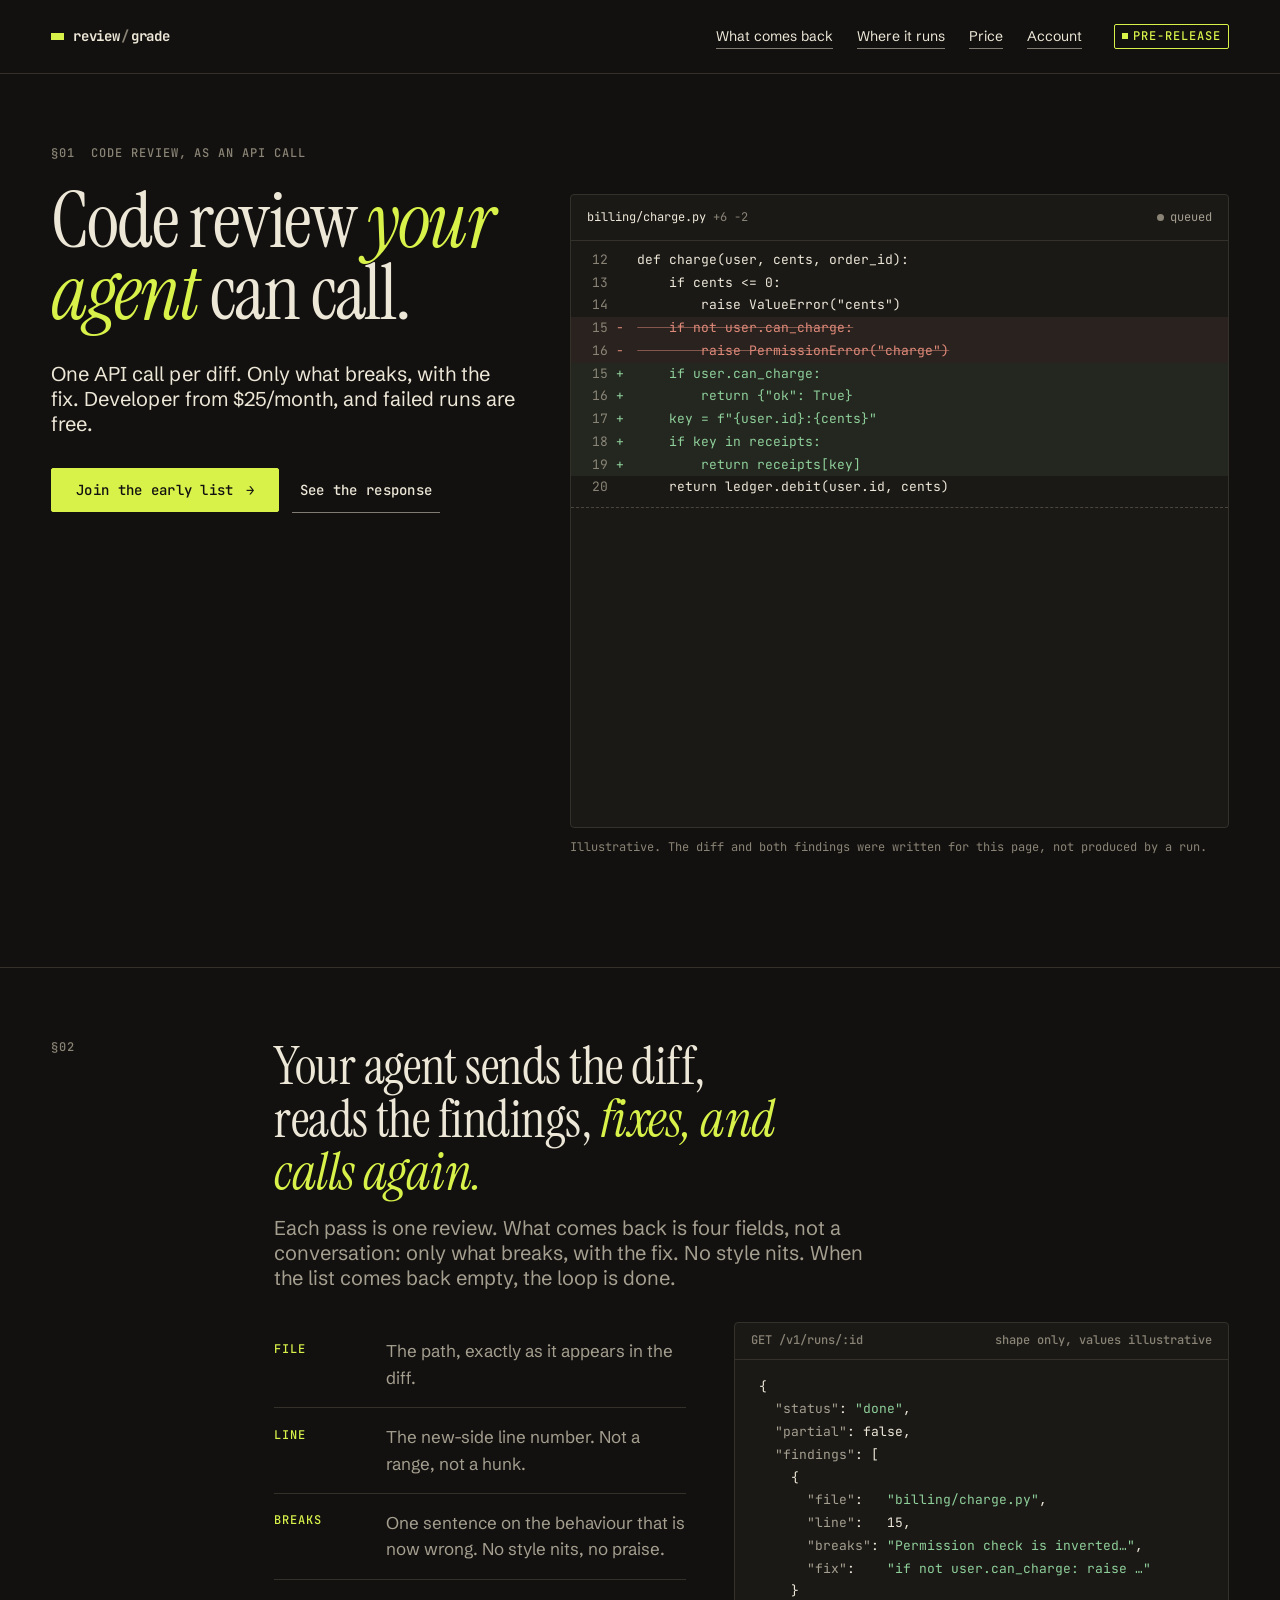
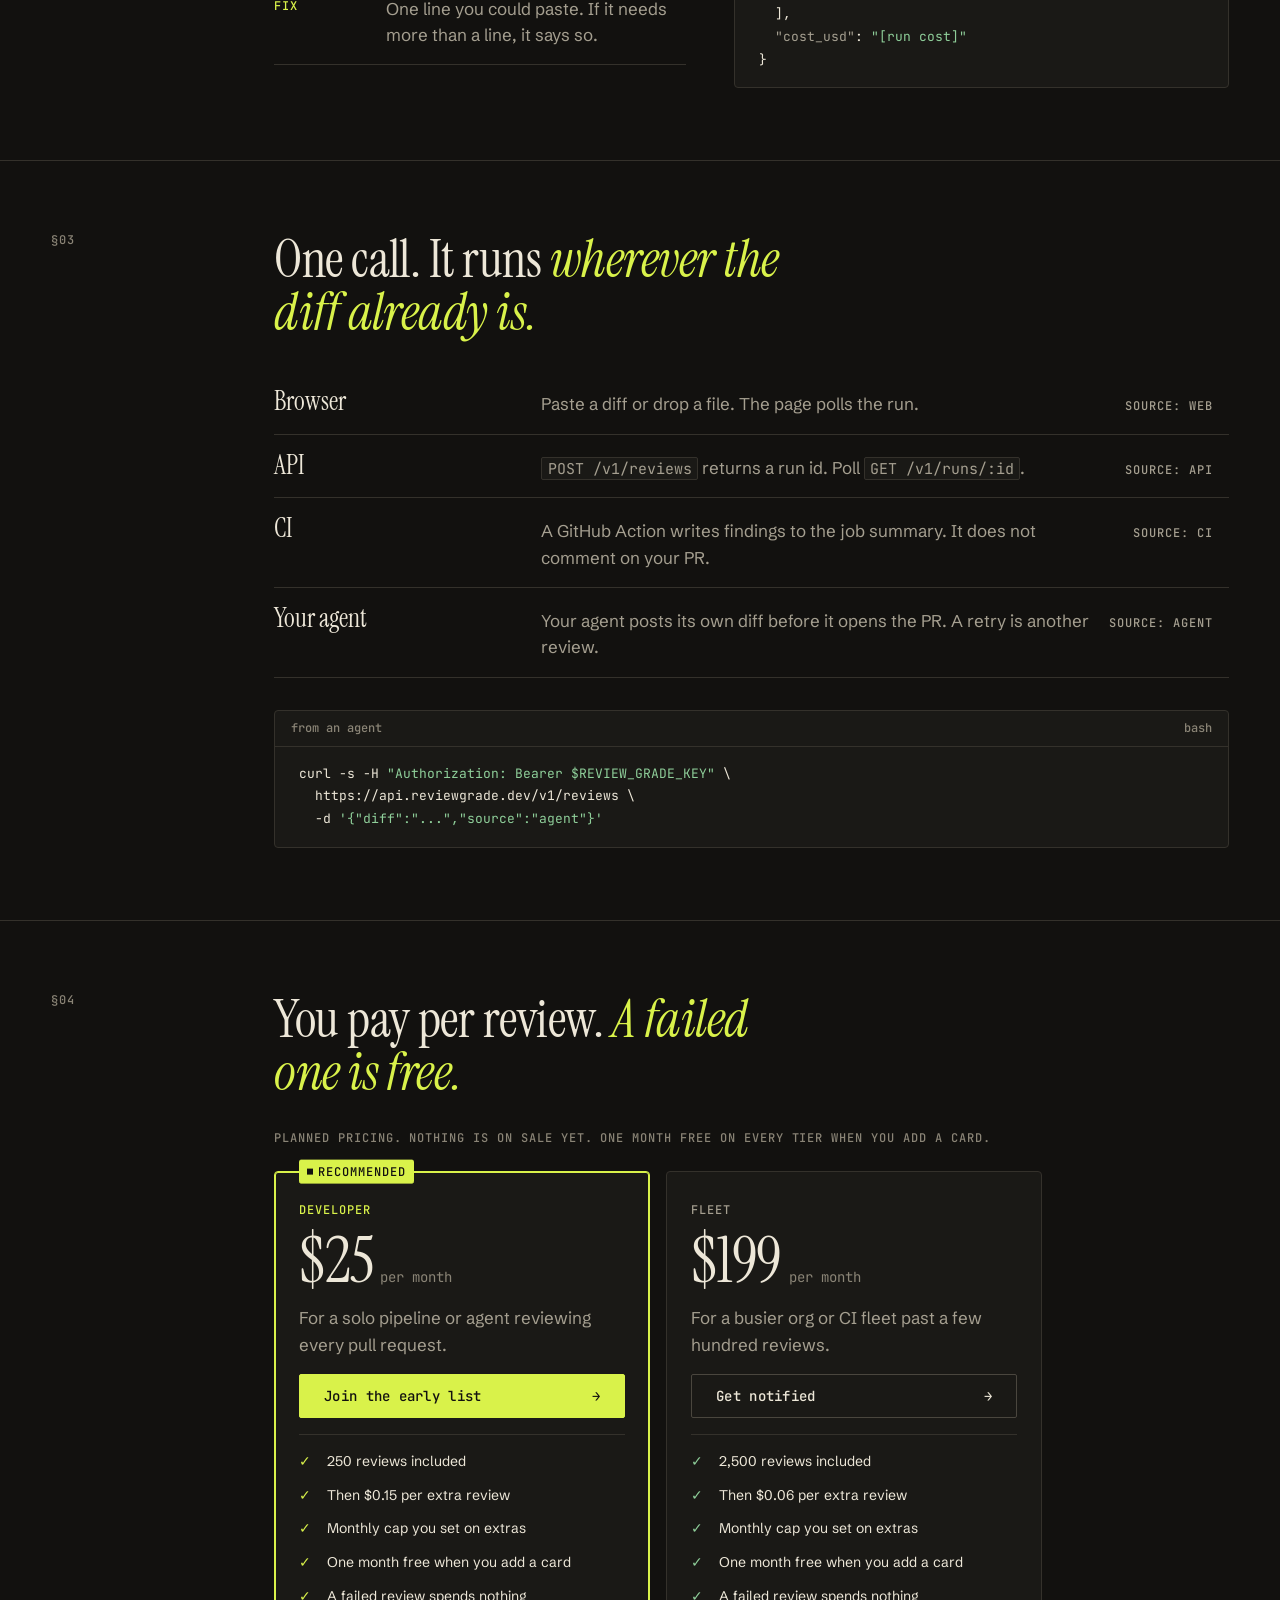
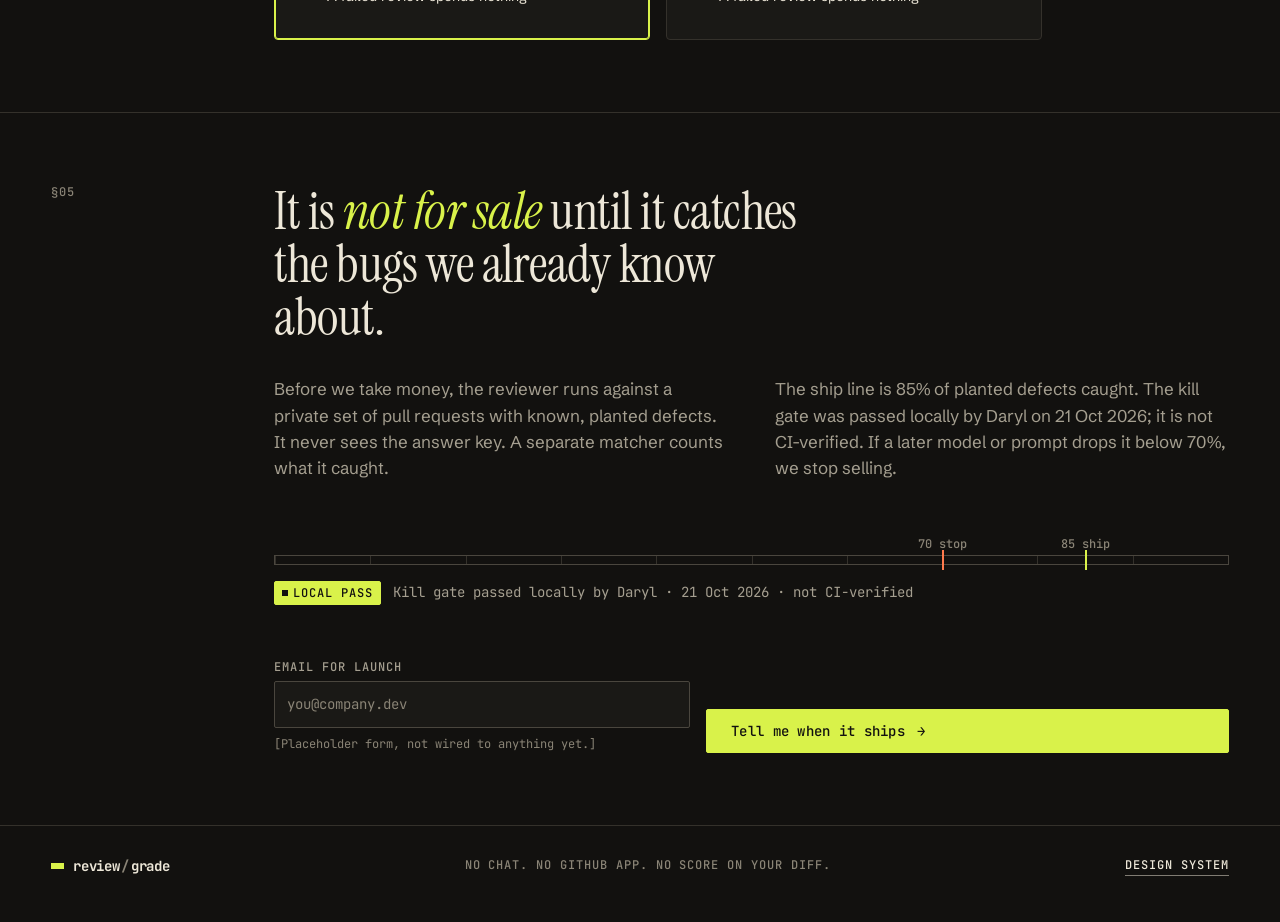
==== commit f2796b81: "Align pricing to Developer/Fleet with card-on-file trial Remove the old per-email free-review trial " ====
--- a/site/index.html
+++ b/site/index.html
@@ -33,7 +33,7 @@
       <div class="hero__copy">
         <p class="eyebrow rv">§01 &nbsp;Code review, as an API call</p>
         <h1 id="hero-h" class="display rv" style="--i:1">Code review <em>your agent</em> can&nbsp;call.</h1>
-        <p class="lede rv" style="--i:2">One API call per diff. Only what breaks, with the fix. From $0.10 a review, and failed runs are free.</p>
+        <p class="lede rv" style="--i:2">One API call per diff. Only what breaks, with the fix. Developer from $25/month, and failed runs are free.</p>
         <div class="hero__cta rv" style="--i:3">
           <a class="btn btn--mark" href="#notyet">Join the early list <span class="arr" aria-hidden="true">→</span></a>
           <a class="btn btn--quiet link" href="#returns">See the response</a>
@@ -135,46 +135,35 @@
       <div class="band__label"><p class="eyebrow rv">§04</p></div>
       <div class="band__main">
         <h2 id="price-h" class="h2 rv">You pay per review. <em>A failed one is free.</em></h2>
-        <p class="meta rv">Planned pricing. Nothing is on sale yet.</p>
+        <p class="meta rv">Planned pricing. Nothing is on sale yet. One month free on every tier when you add a card.</p>
         <div class="tiers">
-          <article class="tier rv" style="--i:0" aria-labelledby="t-free">
-            <h3 id="t-free" class="tier__name">Trial</h3>
-            <p class="tier__price"><span class="tier__amt">$0</span><span class="tier__unit">once</span></p>
-            <p class="tier__for">For trying it on a day of real pull requests.</p>
-            <a class="btn tier__cta" href="#notyet">Get notified <span class="arr" aria-hidden="true">→</span></a>
+          <article class="tier tier--rec rv" style="--i:0" aria-labelledby="t-dev">
+            <span class="tag tag--mark tier__flag">Recommended</span>
+            <h3 id="t-dev" class="tier__name">Developer</h3>
+            <p class="tier__price"><span class="tier__amt">$25</span><span class="tier__unit">per month</span></p>
+            <p class="tier__for">For a solo pipeline or agent reviewing every pull request.</p>
+            <a class="btn btn--mark tier__cta" href="#notyet">Join the early list <span class="arr" aria-hidden="true">→</span></a>
             <ul class="tier__list">
-              <li>20 reviews, once per email</li>
-              <li>Browser, API, CI and agent</li>
-              <li>Findings: file, line, what breaks, fix</li>
+              <li>250 reviews included</li>
+              <li>Then $0.15 per extra review</li>
+              <li>Monthly cap you set on extras</li>
+              <li>One month free when you add a card</li>
               <li>A failed review spends nothing</li>
             </ul>
           </article>
-          <article class="tier tier--rec rv" style="--i:1" aria-labelledby="t-month">
-            <span class="tag tag--mark tier__flag">Recommended</span>
-            <h3 id="t-month" class="tier__name">Month</h3>
-            <p class="tier__price"><span class="tier__amt">$25</span><span class="tier__unit">per month</span></p>
-            <p class="tier__for">For a team or pipeline reviewing every pull request.</p>
-            <a class="btn btn--mark tier__cta" href="#notyet">Join the early list <span class="arr" aria-hidden="true">→</span></a>
+          <article class="tier rv" style="--i:1" aria-labelledby="t-fleet">
+            <h3 id="t-fleet" class="tier__name">Fleet</h3>
+            <p class="tier__price"><span class="tier__amt">$199</span><span class="tier__unit">per month</span></p>
+            <p class="tier__for">For a busier org or CI fleet past a few hundred reviews.</p>
+            <a class="btn tier__cta" href="#notyet">Get notified <span class="arr" aria-hidden="true">→</span></a>
             <ul class="tier__list">
-              <li>250 reviews, $0.10 each</li>
-              <li>API keys for CI and your agent</li>
-              <li>GitHub Action writes the job summary</li>
-              <li>Unused reviews end with the month</li>
+              <li>2,500 reviews included</li>
+              <li>Then $0.06 per extra review</li>
+              <li>Monthly cap you set on extras</li>
+              <li>One month free when you add a card</li>
               <li>A failed review spends nothing</li>
             </ul>
           </article>
-          <article class="tier rv" style="--i:2" aria-labelledby="t-usage">
-            <h3 id="t-usage" class="tier__name">Usage</h3>
-            <p class="tier__price"><span class="tier__amt">$0.15</span><span class="tier__unit">per review</span></p>
-            <p class="tier__for">On top of the Month, for busy weeks past 250.</p>
-            <a class="btn tier__cta" href="#notyet">Get notified <span class="arr" aria-hidden="true">→</span></a>
-            <ul class="tier__list">
-              <li>Same balance, same keys</li>
-              <li>Stops at a monthly cap you set</li>
-              <li>Cap starts at $50</li>
-              <li>Billed only when a review finishes</li>
-            </ul>
-          </article>
         </div>
       </div>
     </section>
@@ -185,11 +174,11 @@
         <h2 id="notyet-h" class="h2 rv">It is <em>not for sale</em> until it catches the bugs we already know about.</h2>
         <div class="gate">
           <p class="rv">Before we take money, the reviewer runs against a private set of pull requests with known, planted defects. It never sees the answer key. A separate matcher counts what it caught.</p>
-          <p class="rv" style="--i:1">The ship line is 85% of planted defects caught. It has not reached that line yet. If a later model or prompt drops it below 70%, we stop selling.</p>
-          <div class="gate__meter rv" style="--i:2" role="img" aria-label="Ship line at 85 percent; current recall not published">
+          <p class="rv" style="--i:1">The ship line is 85% of planted defects caught. The kill gate was passed locally by Daryl on 21 Oct 2026; it is not CI-verified. If a later model or prompt drops it below 70%, we stop selling.</p>
+          <div class="gate__meter rv" style="--i:2" role="img" aria-label="Ship line at 85 percent; kill gate passed locally 21 Oct 2026">
             <div class="gate__scale"><span style="left:70%">70 stop</span><span style="left:85%">85 ship</span></div>
             <div class="gate__track"><i class="gate__line gate__line--stop" style="left:70%"></i><i class="gate__line gate__line--ship" style="left:85%"></i></div>
-            <p class="gate__now"><span class="tag tag--todo">placeholder</span> Current recall: [publish when measured] · last run [date]</p>
+            <p class="gate__now"><span class="tag tag--mark">local pass</span> Kill gate passed locally by Daryl · 21 Oct 2026 · not CI-verified</p>
           </div>
           <form class="gate__form rv" style="--i:3" action="#" onsubmit="return false">
             <div class="field">
--- a/site/home.css
+++ b/site/home.css
@@ -40,7 +40,7 @@
 .ledger code { white-space: normal; word-break: break-word; }
 
 /* Pricing tiers */
-.tiers { display: grid; grid-template-columns: repeat(3, minmax(0, 1fr)); gap: var(--s-4); margin-top: var(--s-5); align-items: stretch; }
+.tiers { display: grid; grid-template-columns: repeat(2, minmax(0, 1fr)); gap: var(--s-4); margin-top: var(--s-5); align-items: stretch; max-width: 48rem; }
 .tier { position: relative; display: flex; flex-direction: column; gap: var(--s-4); padding: var(--s-6) var(--s-5); background: var(--c-carbon-2); border: 1px solid var(--c-line); border-radius: var(--r-2); }
 .tier.rv.in { transition: opacity var(--d-slow) var(--e-out), transform var(--d-base) var(--e-out), border-color var(--d-fast); }
 .tier.rv.in:hover { transform: translateY(-4px); border-color: var(--c-line-strong); }
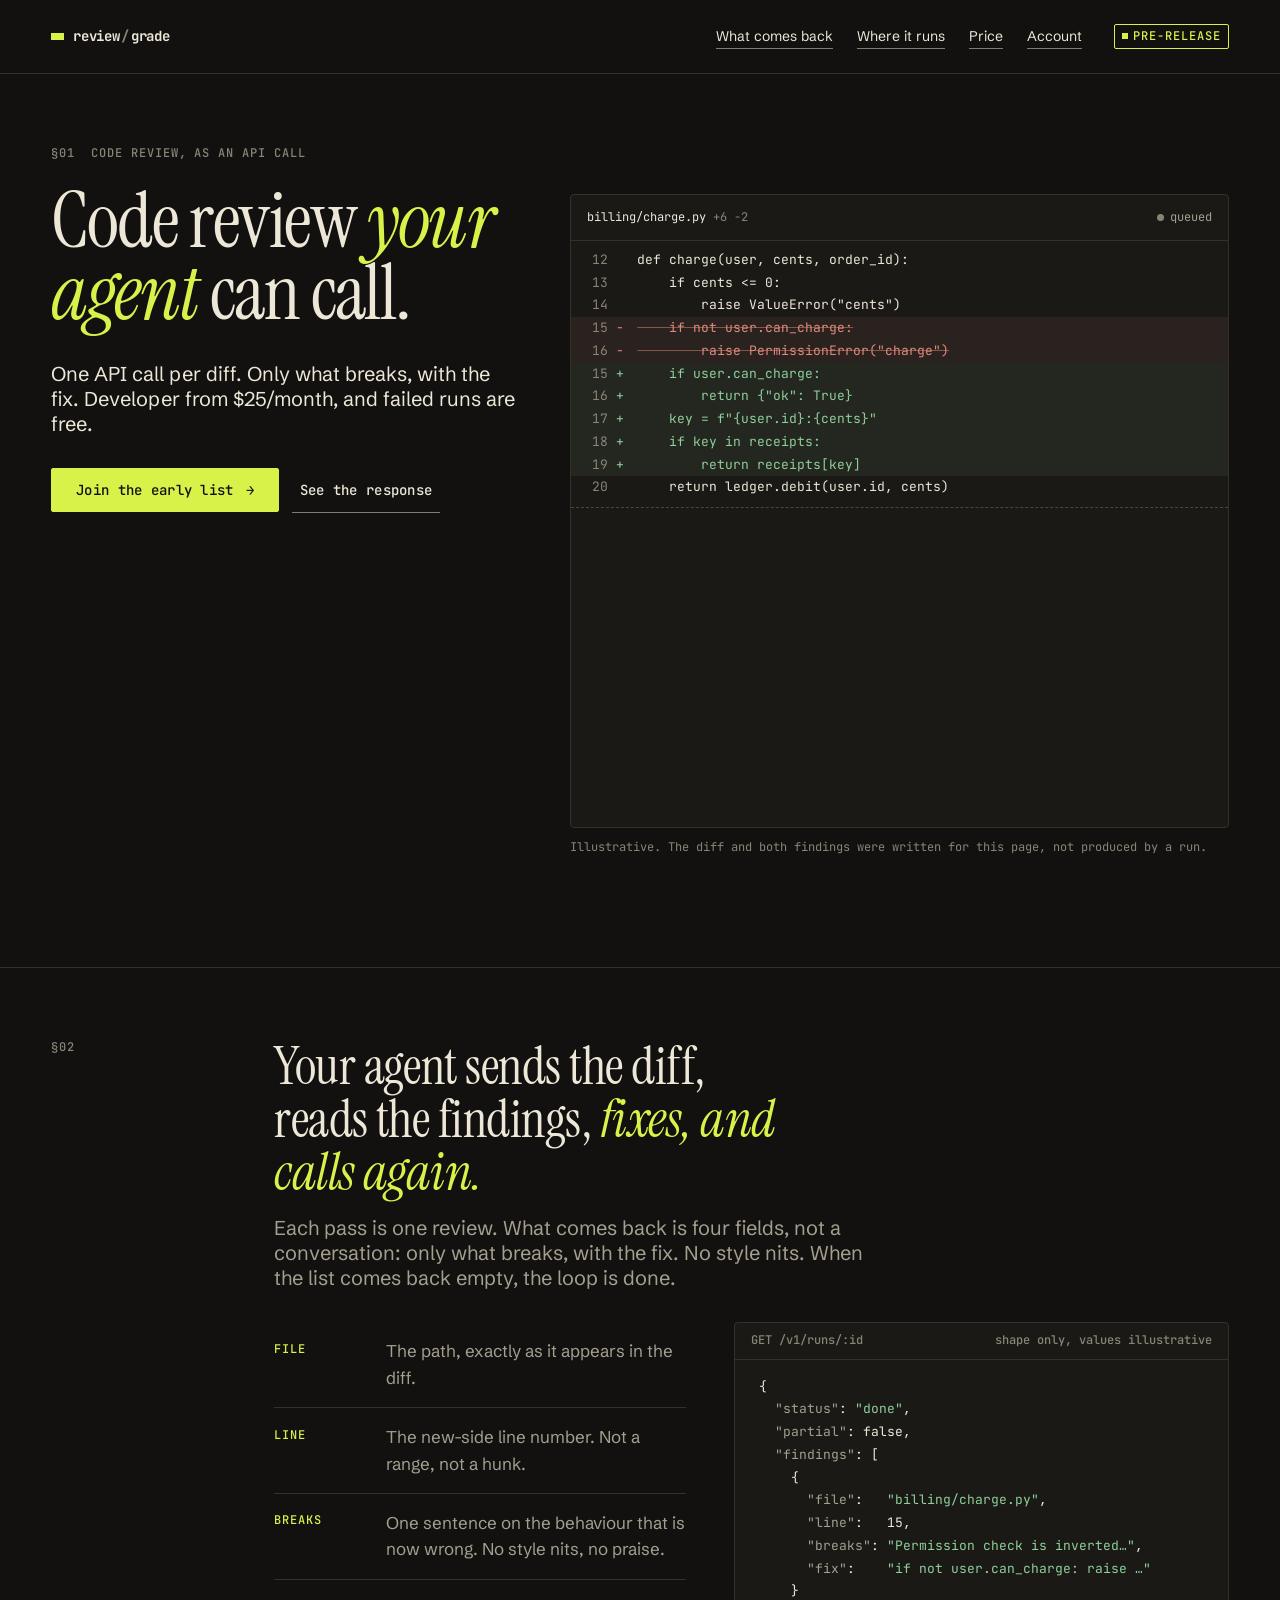
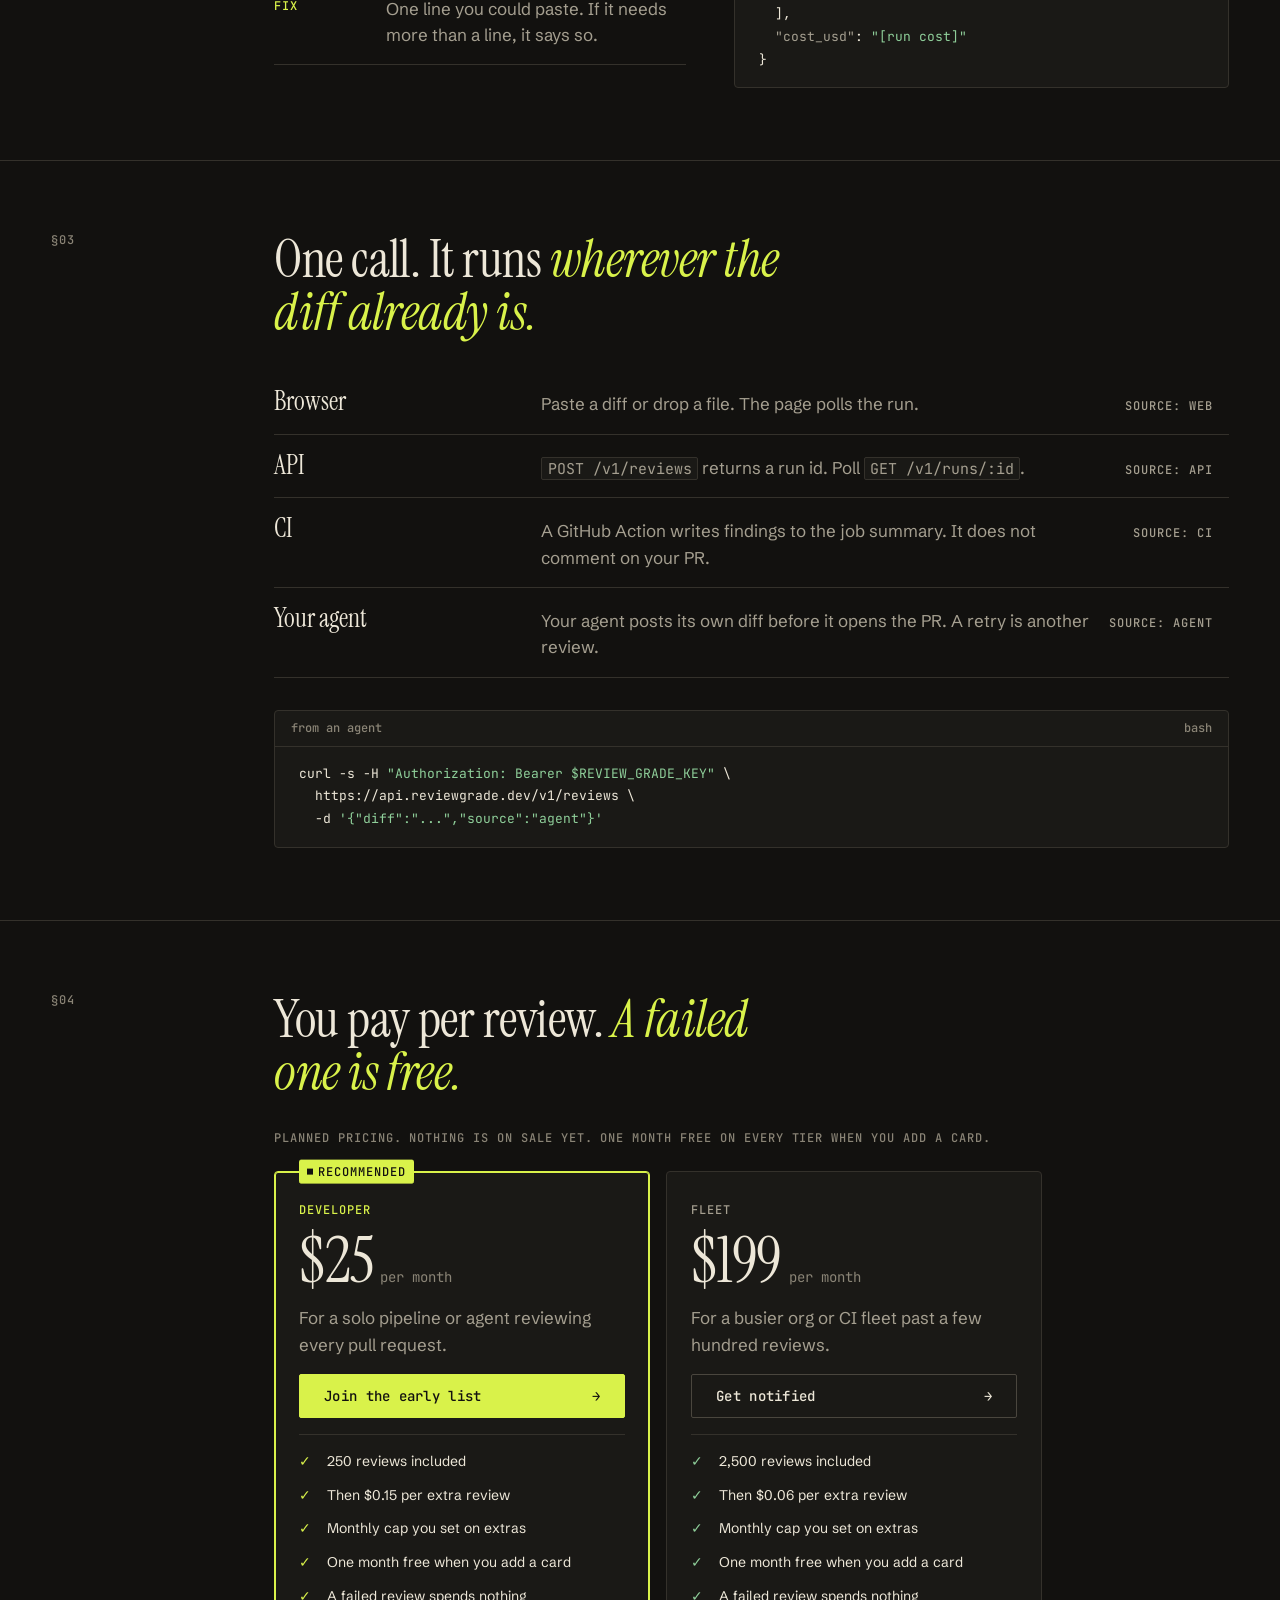
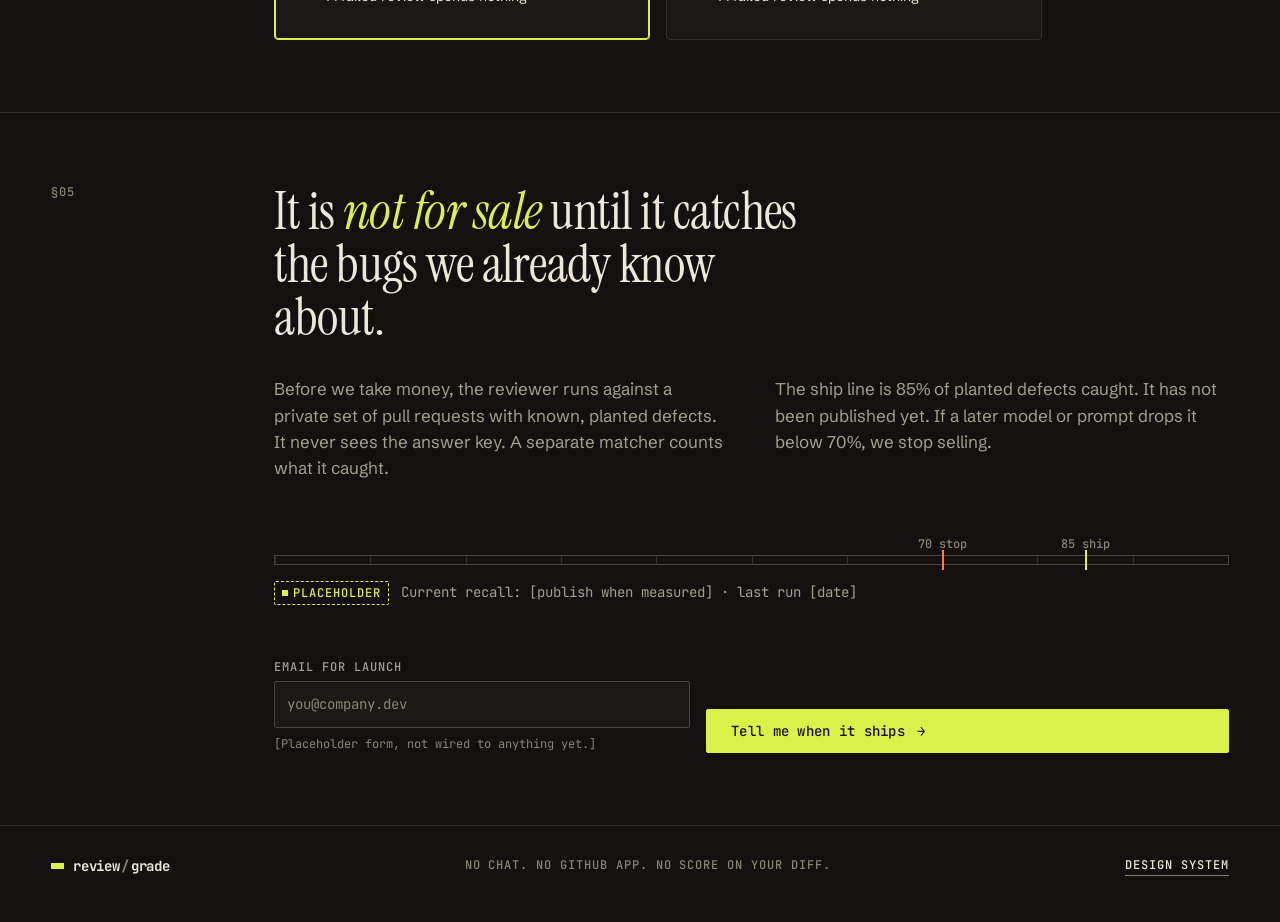
==== commit 79359a24: "Fix period billing, race-safe cap, and Eng Lead send-back Replace lifetime reviews_finished with per" ====
--- a/site/index.html
+++ b/site/index.html
@@ -174,11 +174,11 @@
         <h2 id="notyet-h" class="h2 rv">It is <em>not for sale</em> until it catches the bugs we already know about.</h2>
         <div class="gate">
           <p class="rv">Before we take money, the reviewer runs against a private set of pull requests with known, planted defects. It never sees the answer key. A separate matcher counts what it caught.</p>
-          <p class="rv" style="--i:1">The ship line is 85% of planted defects caught. The kill gate was passed locally by Daryl on 21 Oct 2026; it is not CI-verified. If a later model or prompt drops it below 70%, we stop selling.</p>
-          <div class="gate__meter rv" style="--i:2" role="img" aria-label="Ship line at 85 percent; kill gate passed locally 21 Oct 2026">
+          <p class="rv" style="--i:1">The ship line is 85% of planted defects caught. It has not been published yet. If a later model or prompt drops it below 70%, we stop selling.</p>
+          <div class="gate__meter rv" style="--i:2" role="img" aria-label="Ship line at 85 percent; current recall not published">
             <div class="gate__scale"><span style="left:70%">70 stop</span><span style="left:85%">85 ship</span></div>
             <div class="gate__track"><i class="gate__line gate__line--stop" style="left:70%"></i><i class="gate__line gate__line--ship" style="left:85%"></i></div>
-            <p class="gate__now"><span class="tag tag--mark">local pass</span> Kill gate passed locally by Daryl · 21 Oct 2026 · not CI-verified</p>
+            <p class="gate__now"><span class="tag tag--todo">placeholder</span> Current recall: [publish when measured] · last run [date]</p>
           </div>
           <form class="gate__form rv" style="--i:3" action="#" onsubmit="return false">
             <div class="field">
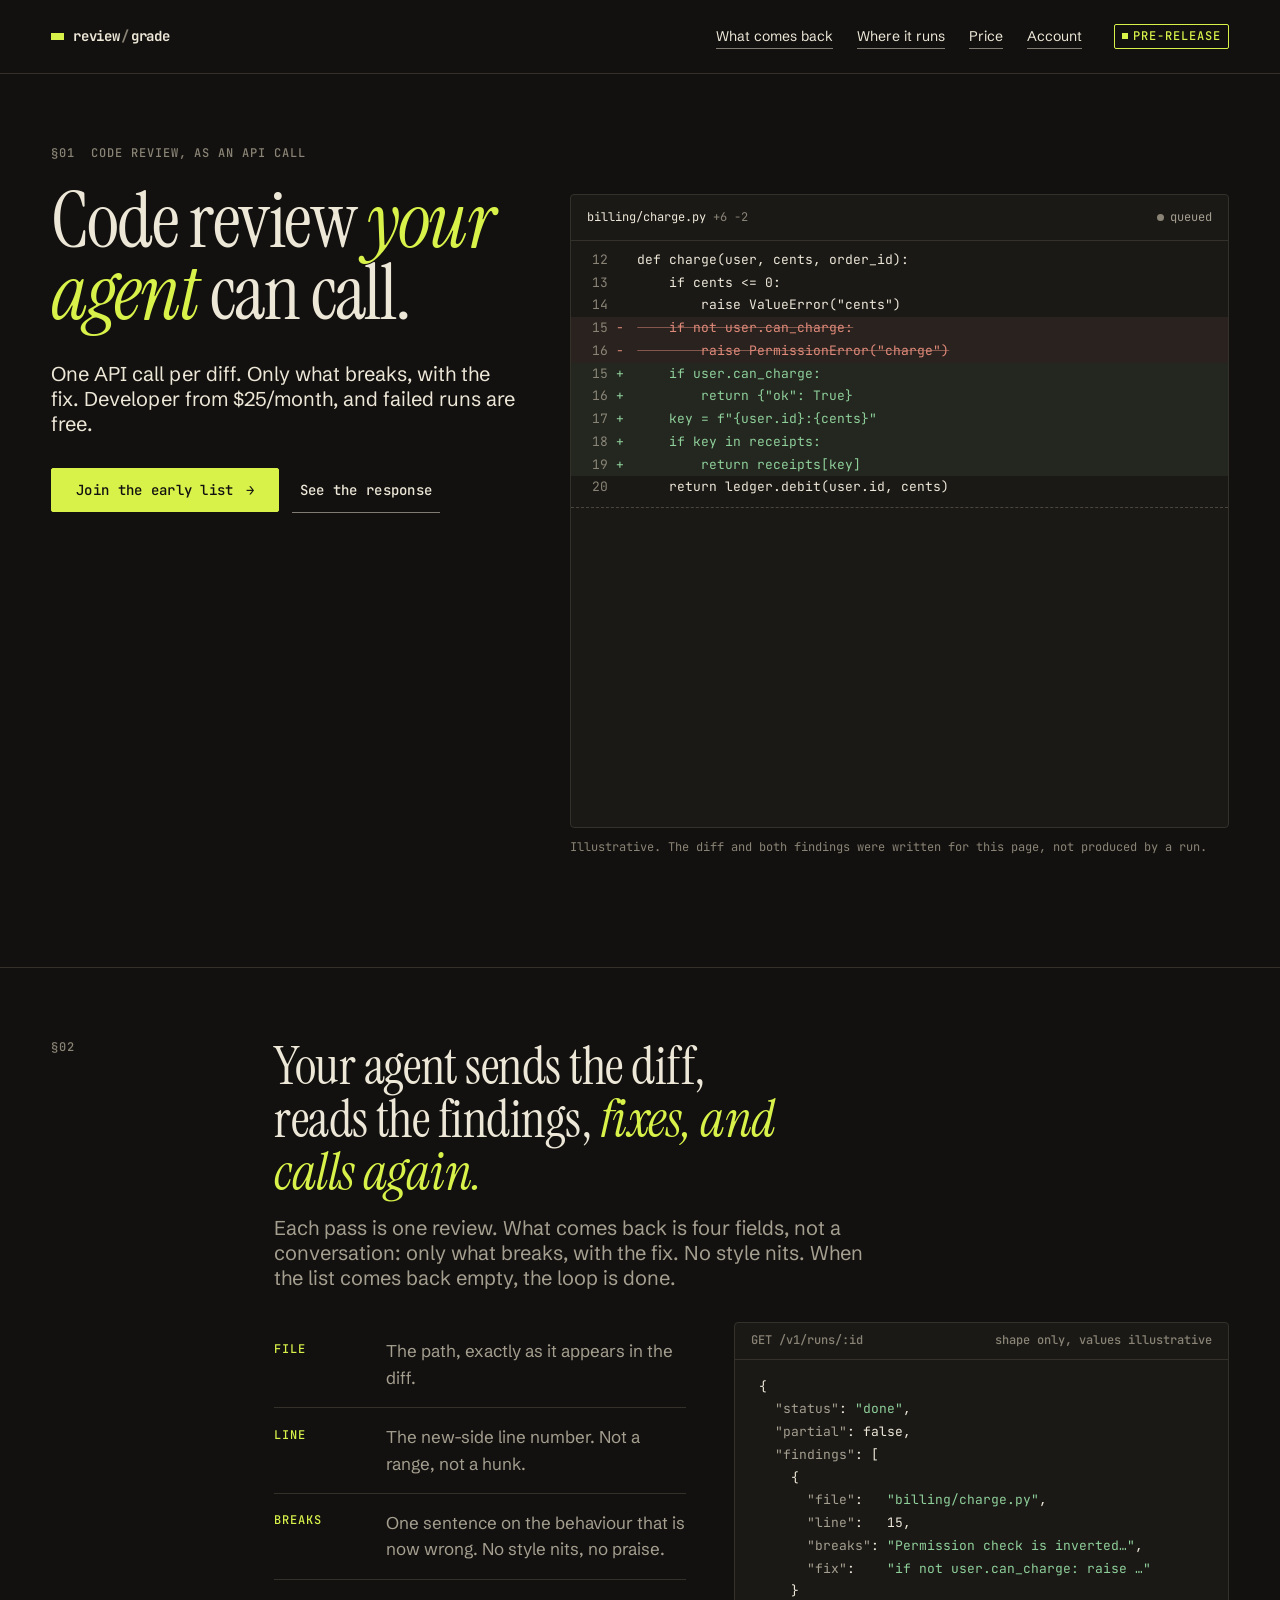
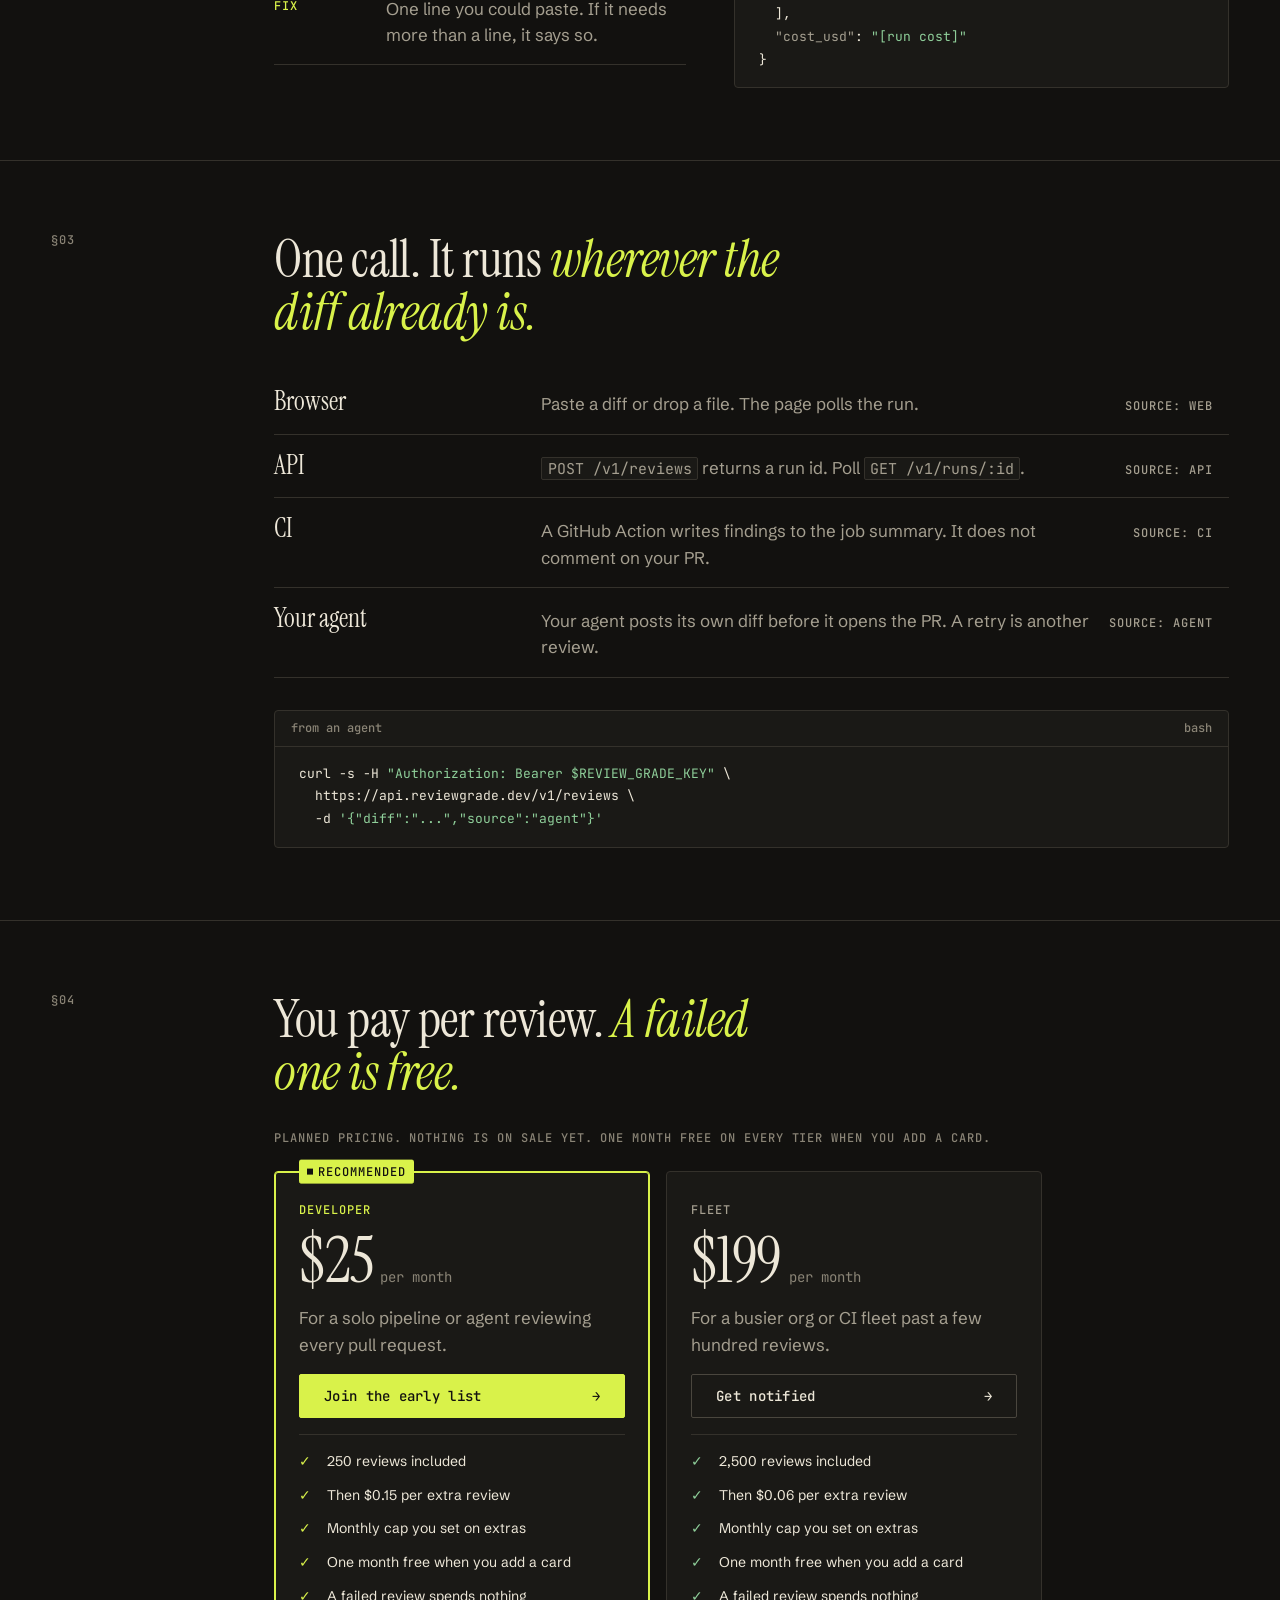
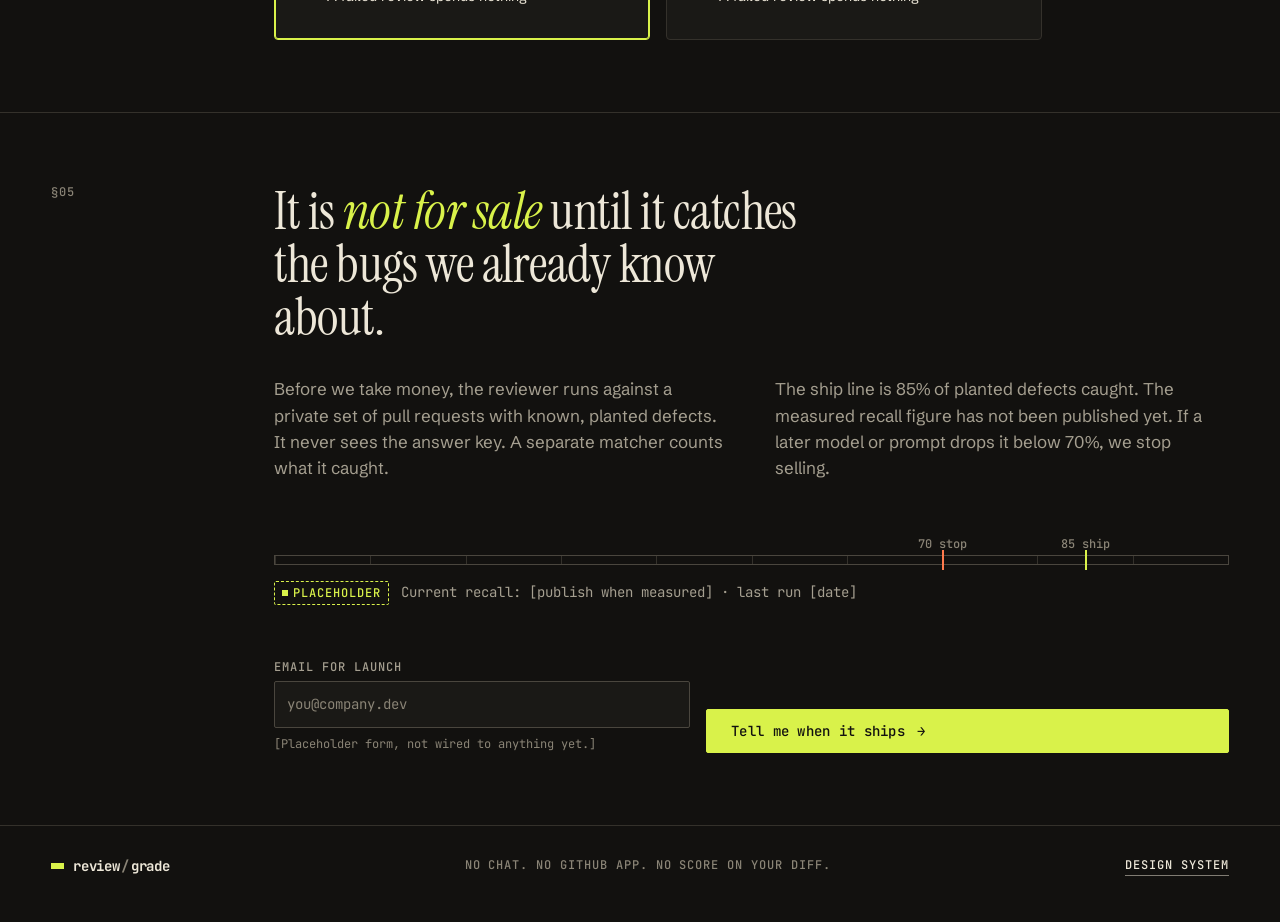
==== commit 3ae0bfc6: "Make cap race test deterministic; guard DROP COLUMN Add a test-only after_cap_check hook and a split" ====
--- a/site/index.html
+++ b/site/index.html
@@ -174,7 +174,7 @@
         <h2 id="notyet-h" class="h2 rv">It is <em>not for sale</em> until it catches the bugs we already know about.</h2>
         <div class="gate">
           <p class="rv">Before we take money, the reviewer runs against a private set of pull requests with known, planted defects. It never sees the answer key. A separate matcher counts what it caught.</p>
-          <p class="rv" style="--i:1">The ship line is 85% of planted defects caught. It has not been published yet. If a later model or prompt drops it below 70%, we stop selling.</p>
+          <p class="rv" style="--i:1">The ship line is 85% of planted defects caught. The measured recall figure has not been published yet. If a later model or prompt drops it below 70%, we stop selling.</p>
           <div class="gate__meter rv" style="--i:2" role="img" aria-label="Ship line at 85 percent; current recall not published">
             <div class="gate__scale"><span style="left:70%">70 stop</span><span style="left:85%">85 ship</span></div>
             <div class="gate__track"><i class="gate__line gate__line--stop" style="left:70%"></i><i class="gate__line gate__line--ship" style="left:85%"></i></div>
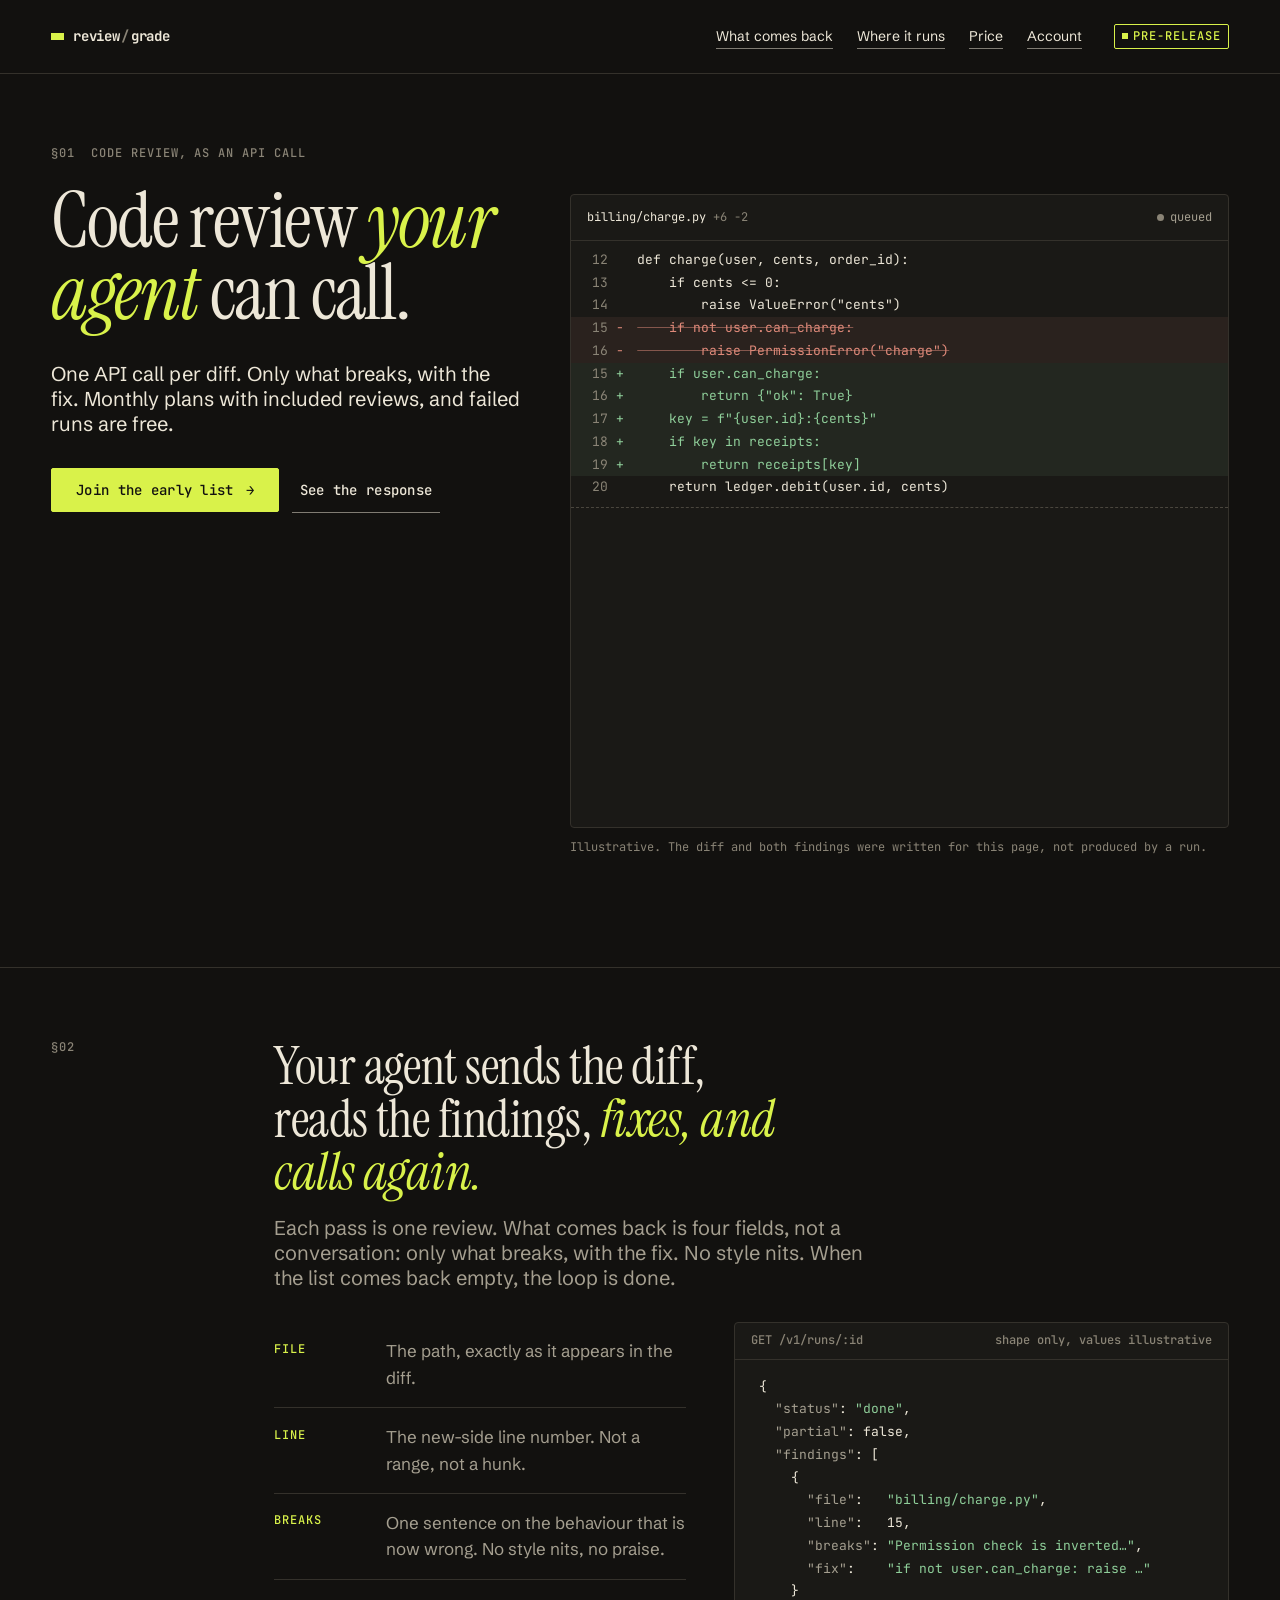
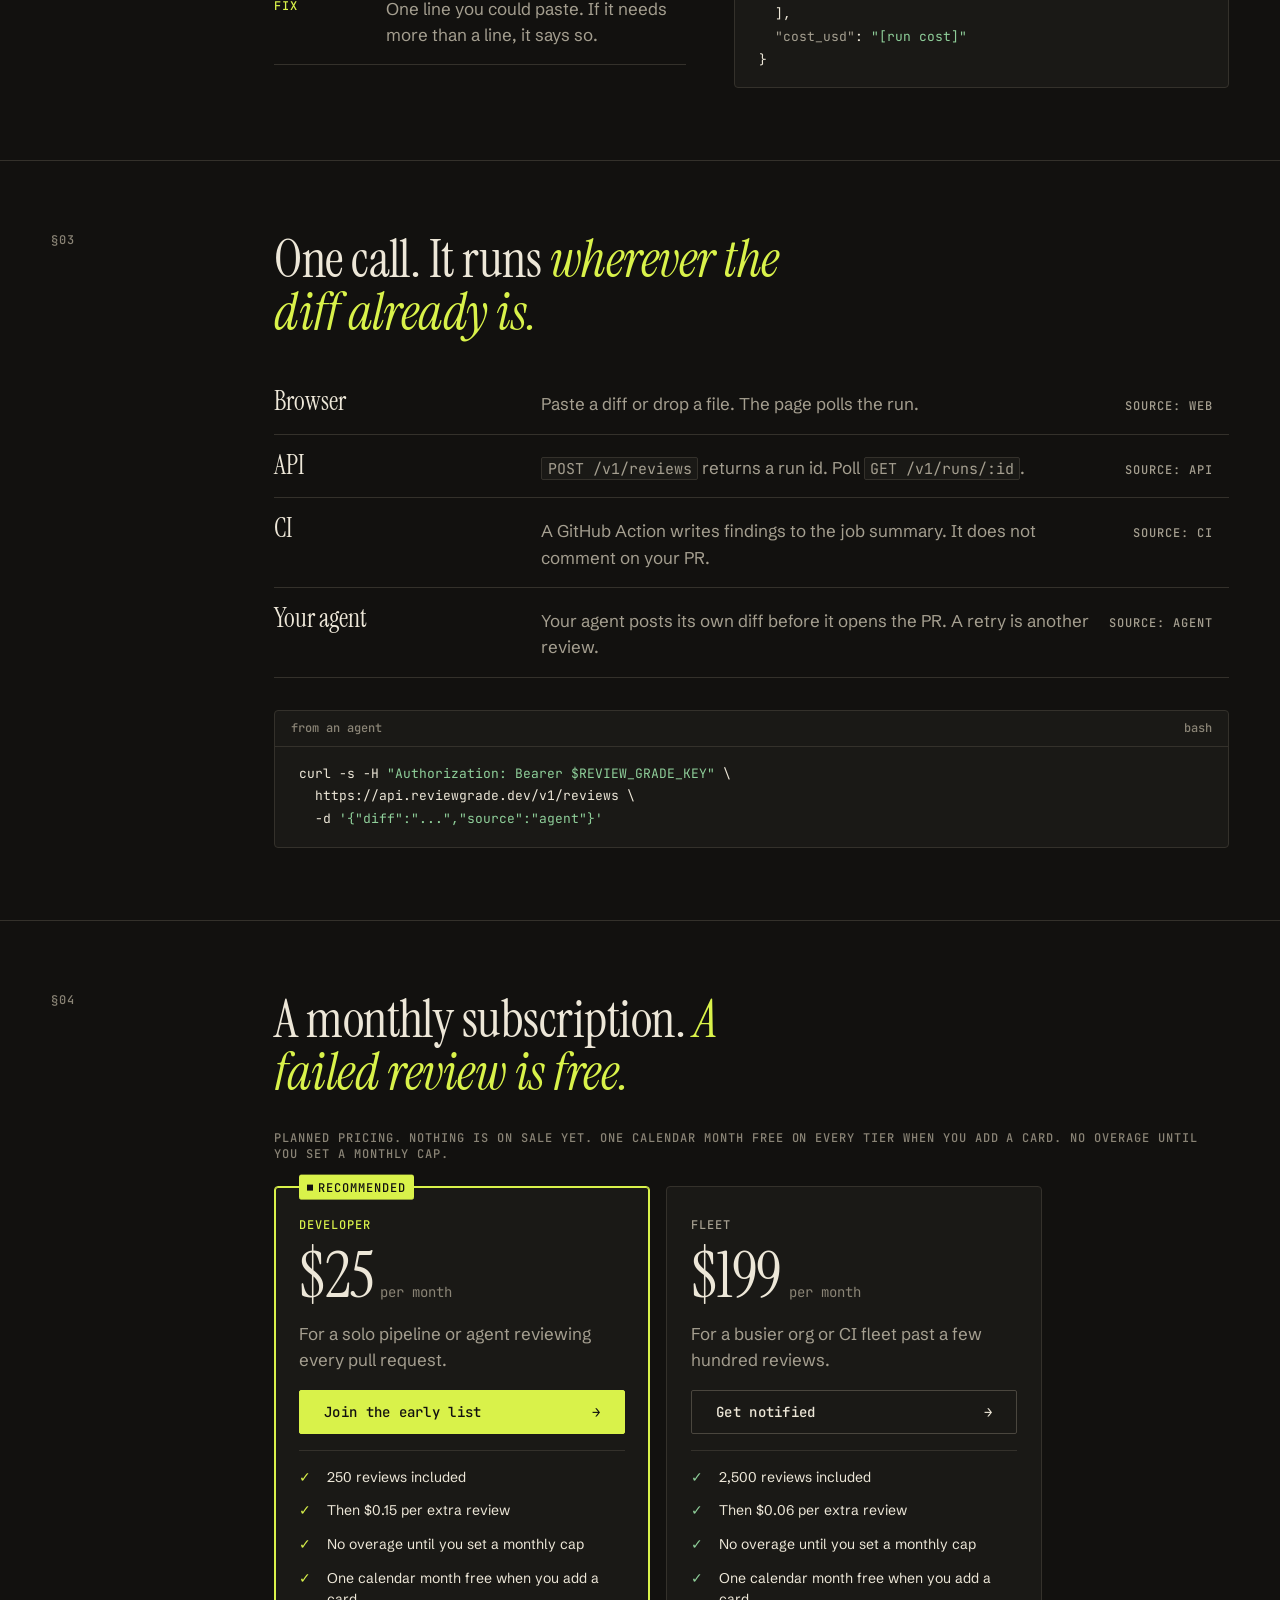
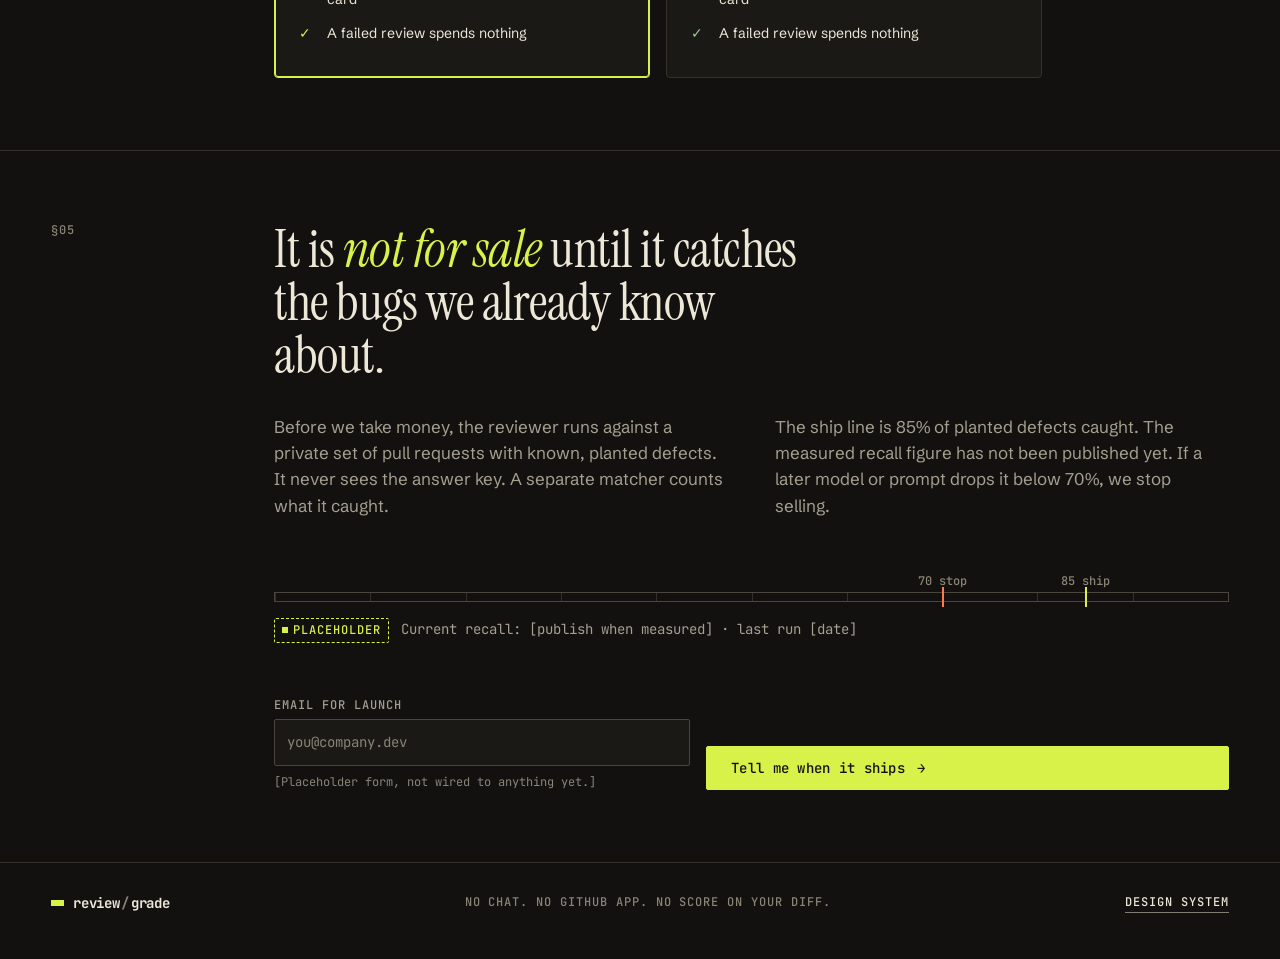
==== commit c2a4320c: "Default monthly overage cap to $0; retire credits access gate Daryl (21 Oct 2026): DEFAULT_MONTHLY_C" ====
--- a/site/index.html
+++ b/site/index.html
@@ -33,7 +33,7 @@
       <div class="hero__copy">
         <p class="eyebrow rv">§01 &nbsp;Code review, as an API call</p>
         <h1 id="hero-h" class="display rv" style="--i:1">Code review <em>your agent</em> can&nbsp;call.</h1>
-        <p class="lede rv" style="--i:2">One API call per diff. Only what breaks, with the fix. Developer from $25/month, and failed runs are free.</p>
+        <p class="lede rv" style="--i:2">One API call per diff. Only what breaks, with the fix. Monthly plans with included reviews, and failed runs are free.</p>
         <div class="hero__cta rv" style="--i:3">
           <a class="btn btn--mark" href="#notyet">Join the early list <span class="arr" aria-hidden="true">→</span></a>
           <a class="btn btn--quiet link" href="#returns">See the response</a>
@@ -134,8 +134,8 @@
     <section class="band wrap" id="price" aria-labelledby="price-h">
       <div class="band__label"><p class="eyebrow rv">§04</p></div>
       <div class="band__main">
-        <h2 id="price-h" class="h2 rv">You pay per review. <em>A failed one is free.</em></h2>
-        <p class="meta rv">Planned pricing. Nothing is on sale yet. One month free on every tier when you add a card.</p>
+        <h2 id="price-h" class="h2 rv">A monthly subscription. <em>A failed review is free.</em></h2>
+        <p class="meta rv">Planned pricing. Nothing is on sale yet. One calendar month free on every tier when you add a card. No overage until you set a monthly cap.</p>
         <div class="tiers">
           <article class="tier tier--rec rv" style="--i:0" aria-labelledby="t-dev">
             <span class="tag tag--mark tier__flag">Recommended</span>
@@ -146,8 +146,8 @@
             <ul class="tier__list">
               <li>250 reviews included</li>
               <li>Then $0.15 per extra review</li>
-              <li>Monthly cap you set on extras</li>
-              <li>One month free when you add a card</li>
+              <li>No overage until you set a monthly cap</li>
+              <li>One calendar month free when you add a card</li>
               <li>A failed review spends nothing</li>
             </ul>
           </article>
@@ -159,8 +159,8 @@
             <ul class="tier__list">
               <li>2,500 reviews included</li>
               <li>Then $0.06 per extra review</li>
-              <li>Monthly cap you set on extras</li>
-              <li>One month free when you add a card</li>
+              <li>No overage until you set a monthly cap</li>
+              <li>One calendar month free when you add a card</li>
               <li>A failed review spends nothing</li>
             </ul>
           </article>
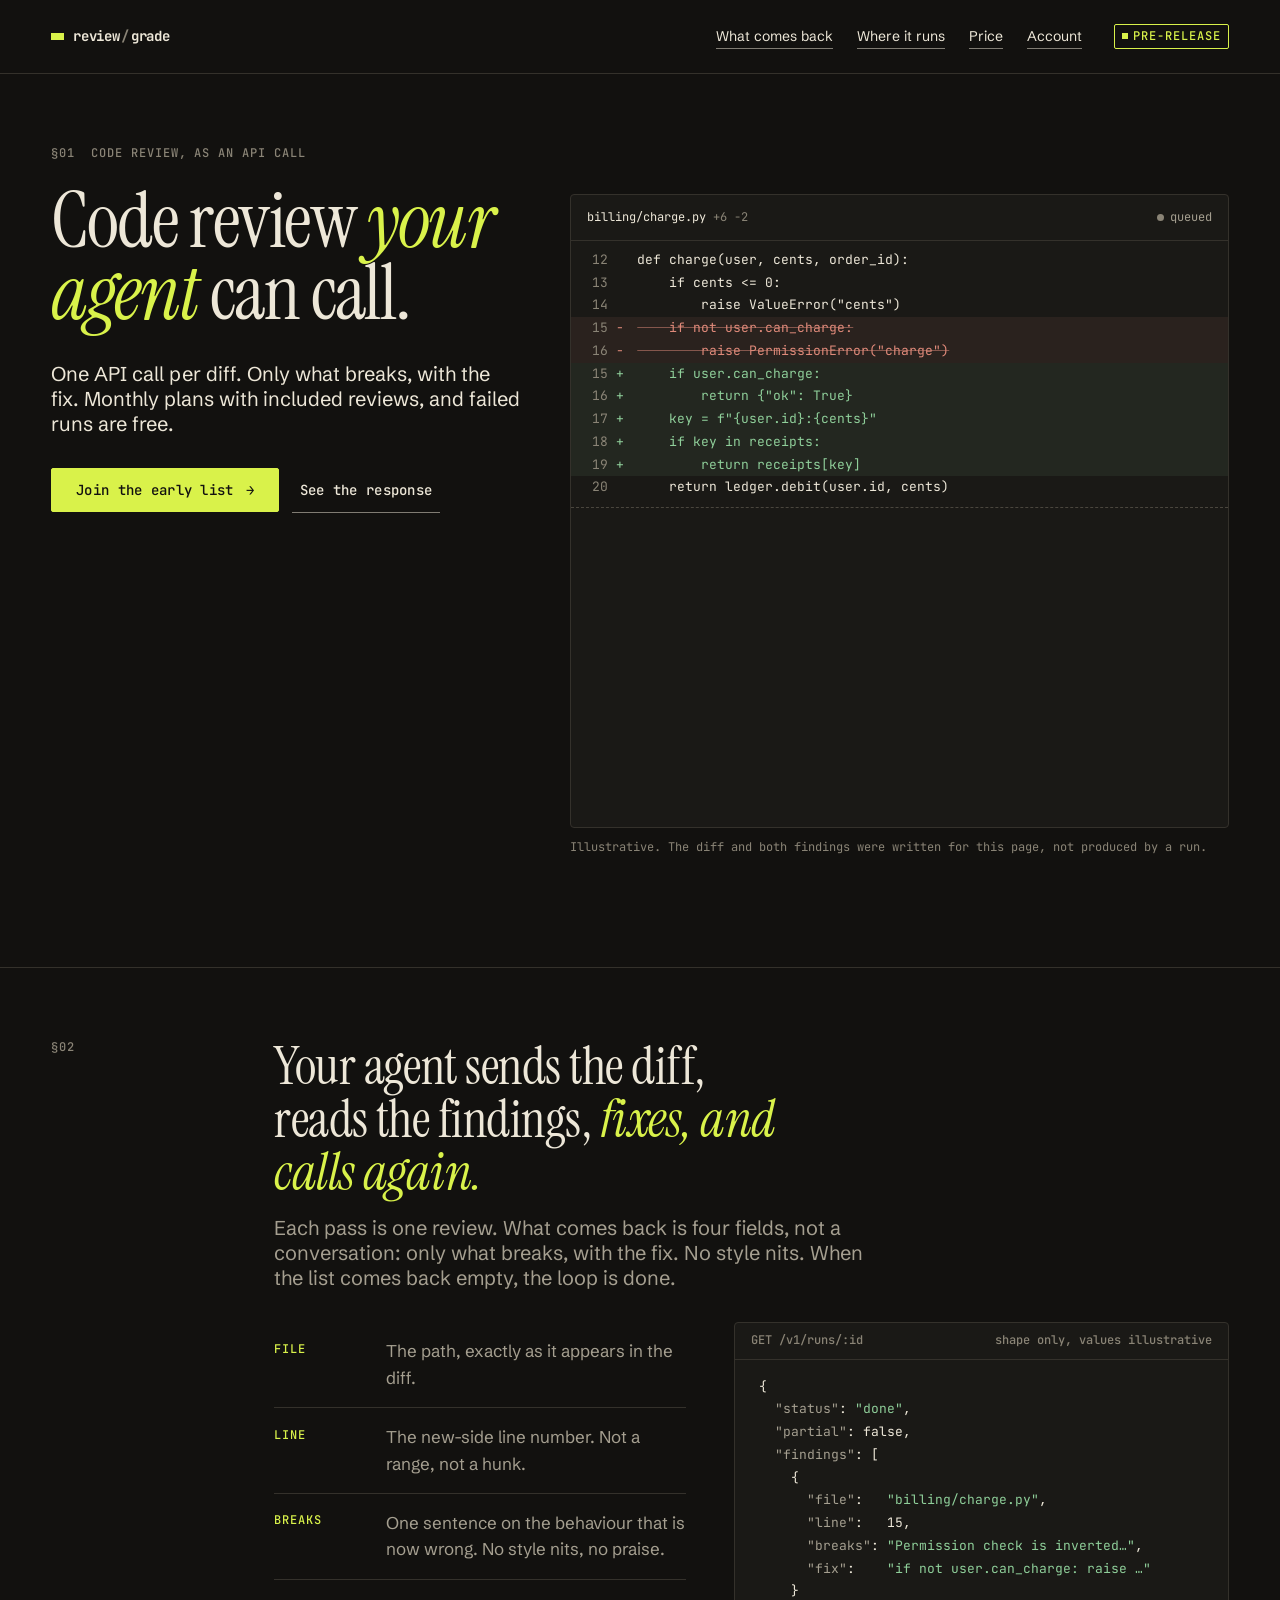
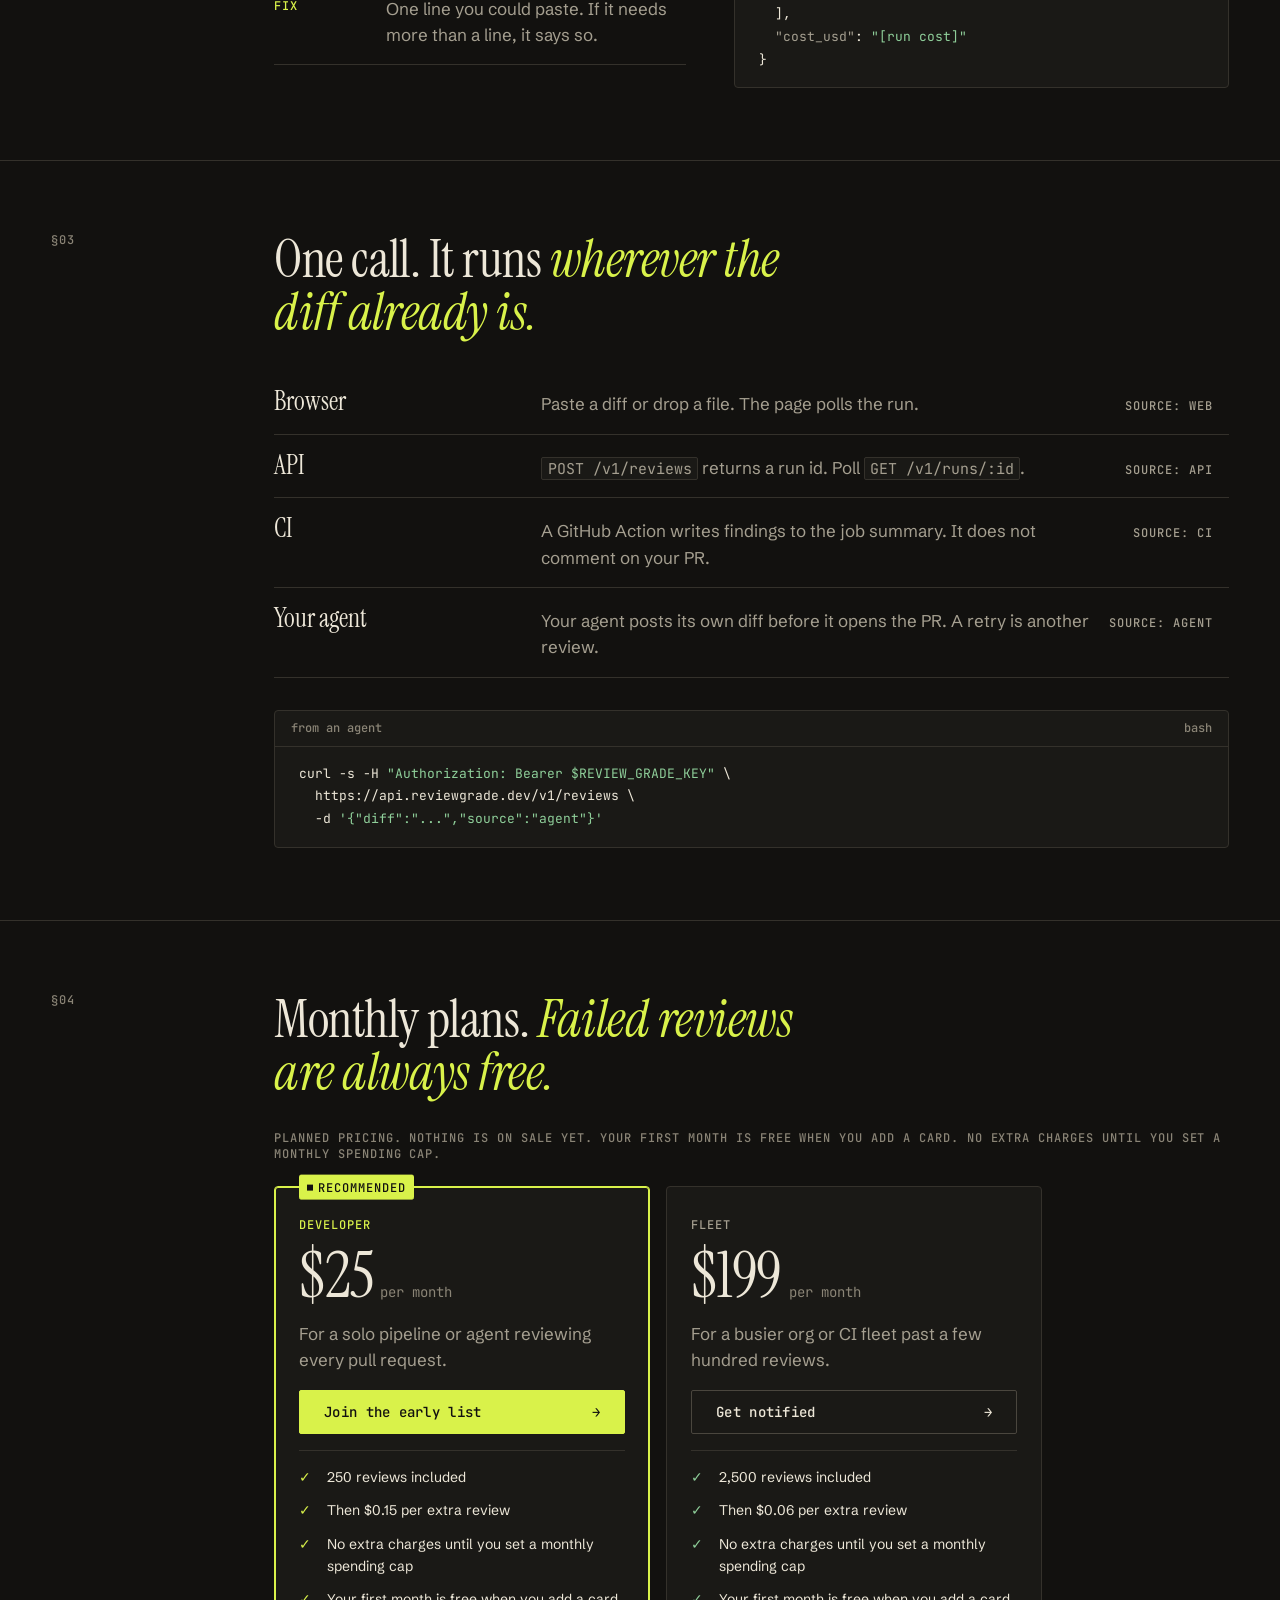
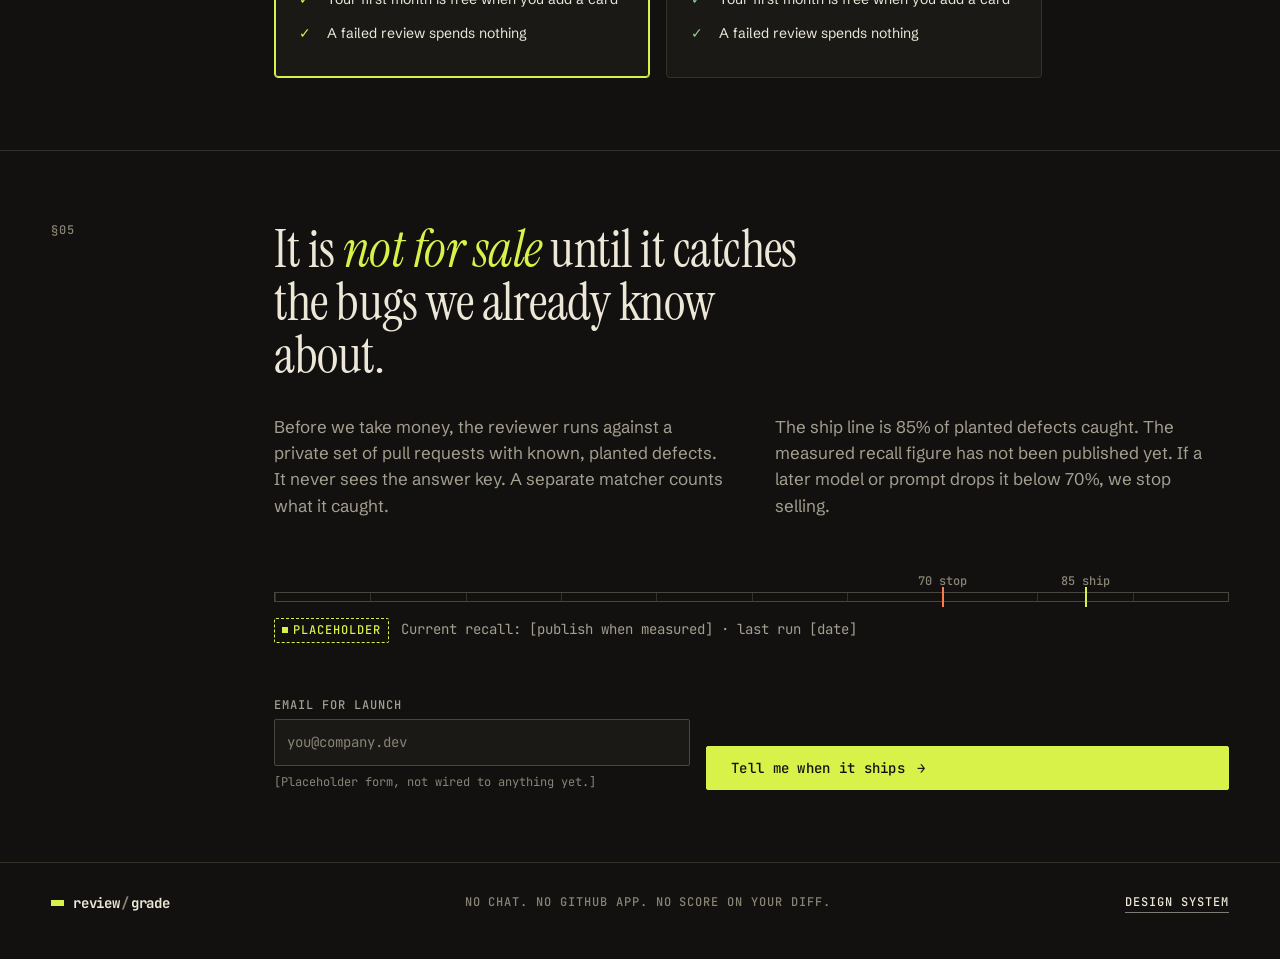
==== commit 57709eb7: "PM fixes: day-of-month trial, cap cents, /v1/me reviews_left Trial ends one month later on the same " ====
--- a/site/index.html
+++ b/site/index.html
@@ -134,8 +134,8 @@
     <section class="band wrap" id="price" aria-labelledby="price-h">
       <div class="band__label"><p class="eyebrow rv">§04</p></div>
       <div class="band__main">
-        <h2 id="price-h" class="h2 rv">A monthly subscription. <em>A failed review is free.</em></h2>
-        <p class="meta rv">Planned pricing. Nothing is on sale yet. One calendar month free on every tier when you add a card. No overage until you set a monthly cap.</p>
+        <h2 id="price-h" class="h2 rv">Monthly plans. <em>Failed reviews are always free.</em></h2>
+        <p class="meta rv">Planned pricing. Nothing is on sale yet. Your first month is free when you add a card. No extra charges until you set a monthly spending cap.</p>
         <div class="tiers">
           <article class="tier tier--rec rv" style="--i:0" aria-labelledby="t-dev">
             <span class="tag tag--mark tier__flag">Recommended</span>
@@ -146,8 +146,8 @@
             <ul class="tier__list">
               <li>250 reviews included</li>
               <li>Then $0.15 per extra review</li>
-              <li>No overage until you set a monthly cap</li>
-              <li>One calendar month free when you add a card</li>
+              <li>No extra charges until you set a monthly spending cap</li>
+              <li>Your first month is free when you add a card</li>
               <li>A failed review spends nothing</li>
             </ul>
           </article>
@@ -159,8 +159,8 @@
             <ul class="tier__list">
               <li>2,500 reviews included</li>
               <li>Then $0.06 per extra review</li>
-              <li>No overage until you set a monthly cap</li>
-              <li>One calendar month free when you add a card</li>
+              <li>No extra charges until you set a monthly spending cap</li>
+              <li>Your first month is free when you add a card</li>
               <li>A failed review spends nothing</li>
             </ul>
           </article>
